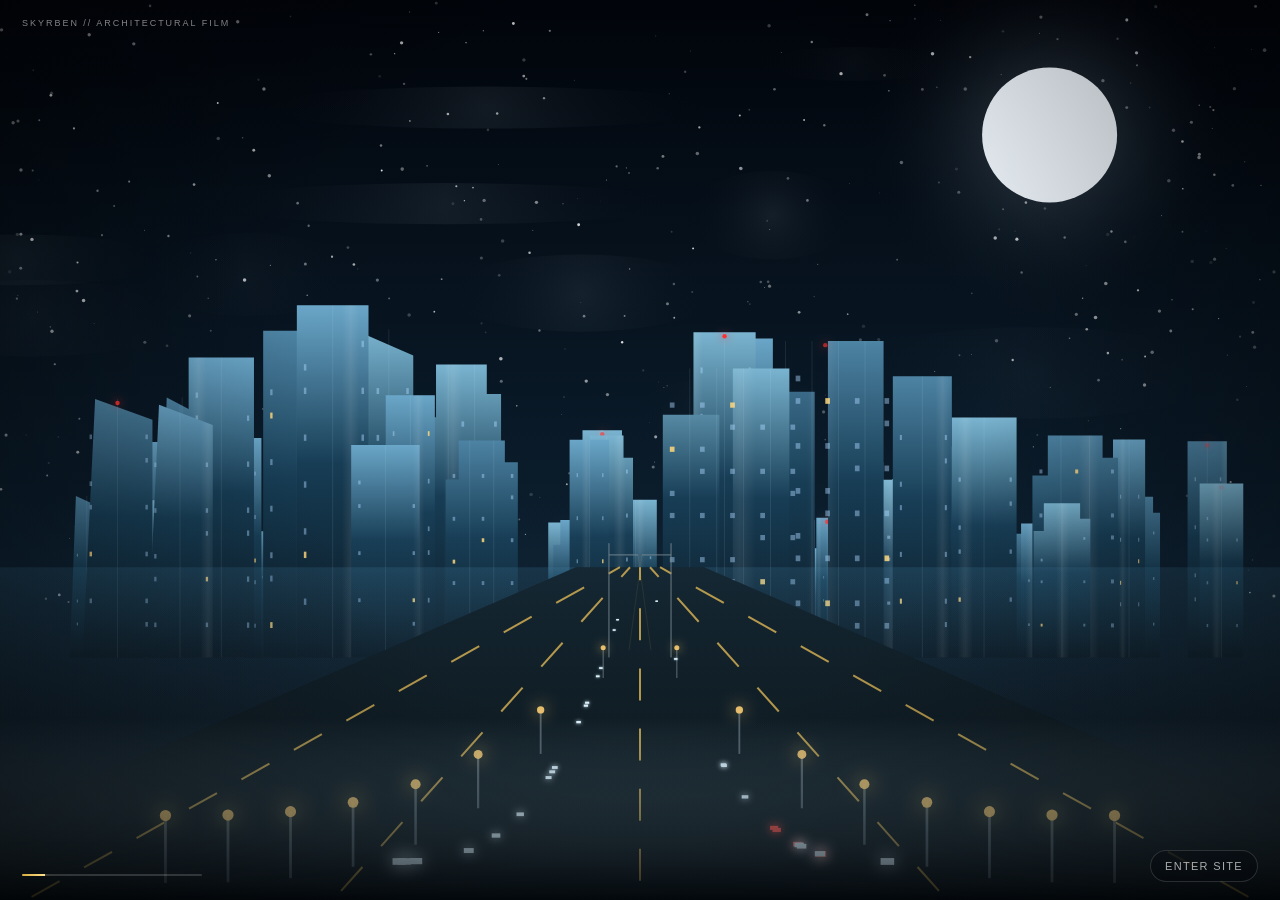
==== index.html @ 9a071917 "Update index.html" ====
<!DOCTYPE html>
<html lang="en">
<head>
<meta charset="UTF-8">
<meta name="viewport" content="width=device-width, initial-scale=1.0">
<title>SKYRBEN CONSTRUCTION — Cinematic Intro</title>
<style>
:root{--gold:#d7aa3f;--gold2:#ffe08a;--ink:#02060b}
*{box-sizing:border-box}html,body{margin:0;width:100%;height:100%;overflow:hidden;background:#000;font-family:Segoe UI,Arial,sans-serif}body{user-select:none}
#app{position:fixed;inset:0;background:#02060b}canvas{position:absolute;inset:0;width:100%;height:100%;display:block}
#overlay{position:absolute;inset:0;pointer-events:none}
#vignette{position:absolute;inset:0;background:radial-gradient(circle at 50% 42%,transparent 42%,rgba(0,0,0,.48) 100%)}
#fade{position:absolute;inset:0;background:#000;opacity:1;transition:opacity 1.4s ease}
#brand{position:absolute;left:50%;bottom:8%;transform:translate(-50%,22px);text-align:center;color:#fff;opacity:0;letter-spacing:.14em;transition:opacity 1s ease,transform 1s ease;text-shadow:0 8px 30px rgba(0,0,0,.55)}
#brand .name{font-size:clamp(24px,4vw,54px);font-weight:800;color:var(--gold2);letter-spacing:.22em;white-space:nowrap}
#brand .sub{margin-top:8px;font-size:clamp(11px,1.2vw,17px);letter-spacing:.42em;color:#fff;opacity:.9}
#brand .tag{margin-top:14px;font-size:clamp(10px,1vw,14px);letter-spacing:.32em;color:#d9e2ea;opacity:.8}
#skip{position:absolute;right:22px;bottom:18px;border:1px solid rgba(255,255,255,.22);color:#fff;background:rgba(3,8,13,.45);backdrop-filter:blur(8px);padding:9px 14px;border-radius:999px;font-size:11px;letter-spacing:.12em;opacity:.65;pointer-events:auto;cursor:pointer}
#progress{position:absolute;left:22px;bottom:24px;width:180px;height:2px;background:rgba(255,255,255,.16);overflow:hidden;border-radius:2px}
#progress i{display:block;height:100%;width:0;background:linear-gradient(90deg,var(--gold),var(--gold2));box-shadow:0 0 12px var(--gold)}
#hud{position:absolute;top:18px;left:22px;color:#fff;opacity:.5;font-size:9px;letter-spacing:.22em;text-transform:uppercase}
@media(max-width:700px){#brand .name{letter-spacing:.12em}#brand .sub{letter-spacing:.24em}#brand .tag{letter-spacing:.18em}#progress{width:120px;left:16px}#skip{right:16px}}
</style>
</head>
<body>
<div id="app"><canvas id="scene"></canvas><div id="overlay"><div id="vignette"></div><div id="hud">SKYRBEN // ARCHITECTURAL FILM</div><div id="progress"><i></i></div><button id="skip" type="button">ENTER SITE</button><div id="brand"><div class="name">SKYRBEN</div><div class="sub">CONSTRUCTION</div><div class="tag">WHERE QUALITY MEETS HERE</div></div><div id="fade"></div></div></div>
<script>
(()=>{'use strict';
const canvas=document.getElementById('scene'),ctx=canvas.getContext('2d',{alpha:false});
const fade=document.getElementById('fade'),progress=document.querySelector('#progress i'),brand=document.getElementById('brand'),skip=document.getElementById('skip');
const REDIRECT='https://sites.google.com/view/skyrbenconstruction-1';
const LOGO_URL='https://i.ibb.co/21DM8HM8/Chat-GPT-Image-Jul-3-2026-02-13-07-PM.png';
let W=0,H=0,DPR=1,start=performance.now(),redirected=false;
const rnd=(a,b)=>a+Math.random()*(b-a),clamp=(v,a,b)=>Math.max(a,Math.min(b,v)),lerp=(a,b,t)=>a+(b-a)*t,easeInOut=t=>t<.5?2*t*t:1-Math.pow(-2*t+2,2)/2,easeOut=t=>1-Math.pow(1-t,3);
function resize(){DPR=Math.min(devicePixelRatio||1,2);W=innerWidth;H=innerHeight;canvas.width=Math.floor(W*DPR);canvas.height=Math.floor(H*DPR);ctx.setTransform(DPR,0,0,DPR,0,0)}addEventListener('resize',resize);resize();
const logoImg=new Image();logoImg.crossOrigin='anonymous';logoImg.src=LOGO_URL;
const stars=Array.from({length:460},()=>({x:Math.random(),y:Math.random()*.67,r:rnd(.4,1.8),a:rnd(.2,.9),tw:rnd(1,4),p:Math.random()*6.28}));
const clouds=Array.from({length:15},()=>({x:rnd(-.3,1.1),y:rnd(.05,.45),w:rnd(.12,.35),h:rnd(.025,.07),speed:rnd(.0008,.0025),a:rnd(.025,.08)}));
const shooting=[];let nextShoot=2.7;
const styles=[{type:'box',w:.055,h:.25},{type:'box',w:.045,h:.34},{type:'stepped',w:.075,h:.30},{type:'box',w:.06,h:.42},{type:'slant',w:.05,h:.36},{type:'twin',w:.10,h:.31}];
function makeBuilding(){const s=styles[Math.floor(Math.random()*styles.length)];return{depth:Math.random(),x:rnd(.03,.97),style:s,baseW:s.w*rnd(.75,1.25),baseH:s.h*rnd(.75,1.25),tint:Math.random(),beacon:Math.random()<.28}}
const backCity=Array.from({length:30},makeBuilding),midCity=Array.from({length:23},makeBuilding),frontCity=Array.from({length:14},makeBuilding);
const cars=Array.from({length:30},()=>({lane:Math.random()*2|0,z:Math.random(),speed:rnd(.07,.16),hue:Math.random()<.78?'white':'red'}));
const helicopter={x:-.15,y:.22,speed:.055},airplane={x:1.15,y:.12,speed:.014};
const particles=[];function addParticle(x,y,vx,vy,life,size,kind='gold'){particles.push({x,y,vx,vy,life,ttl:life,size,kind})}
function drawSky(t){
 const g=ctx.createLinearGradient(0,0,0,H);g.addColorStop(0,'#01040a');g.addColorStop(.28,'#06111c');g.addColorStop(.62,'#0c1f2f');g.addColorStop(1,'#03070c');ctx.fillStyle=g;ctx.fillRect(0,0,W,H);
 for(const s of stars){const tw=.45+.55*(.5+.5*Math.sin(t*s.tw+s.p));ctx.globalAlpha=s.a*tw;ctx.fillStyle='#fff';ctx.beginPath();ctx.arc(s.x*W,s.y*H,s.r,0,Math.PI*2);ctx.fill()}ctx.globalAlpha=1;
 const mx=W*.82,my=H*.15,mr=Math.min(W,H)*.075;const mg=ctx.createRadialGradient(mx,my,0,mx,my,mr*2.8);mg.addColorStop(0,'rgba(255,255,255,.22)');mg.addColorStop(.45,'rgba(180,215,240,.09)');mg.addColorStop(1,'rgba(0,0,0,0)');ctx.fillStyle=mg;ctx.beginPath();ctx.arc(mx,my,mr*2.8,0,Math.PI*2);ctx.fill();ctx.fillStyle='#edf4fa';ctx.beginPath();ctx.arc(mx,my,mr,0,Math.PI*2);ctx.fill();
 for(const c of clouds){c.x+=c.speed;if(c.x>1.2)c.x=-.35;const x=c.x*W,y=c.y*H,w=c.w*W,h=c.h*H,cg=ctx.createRadialGradient(x+w*.5,y+h*.5,0,x+w*.5,y+h*.5,w*.55);cg.addColorStop(0,`rgba(190,215,230,${c.a})`);cg.addColorStop(1,'rgba(0,0,0,0)');ctx.fillStyle=cg;ctx.beginPath();ctx.ellipse(x+w*.5,y+h*.5,w*.55,h*.75,0,0,Math.PI*2);ctx.fill()}
 if(t>nextShoot){shooting.push({x:rnd(.1,.75),y:rnd(.05,.35),life:0});nextShoot=t+rnd(3.5,6.5)}
 for(let i=shooting.length-1;i>=0;i--){const s=shooting[i];s.life+=.03;const x=(s.x+s.life*.16)*W,y=(s.y+s.life*.1)*H;ctx.strokeStyle=`rgba(255,255,255,${Math.max(0,1-s.life/1.2)})`;ctx.lineWidth=1.5;ctx.beginPath();ctx.moveTo(x-60,y-35);ctx.lineTo(x,y);ctx.stroke();if(s.life>1.2)shooting.splice(i,1)}
}
function buildingPath(x,y,w,h,type){ctx.beginPath();if(type==='slant'){ctx.moveTo(x,y+h);ctx.lineTo(x+w*.18,y);ctx.lineTo(x+w,y+h*.08);ctx.lineTo(x+w,y+h);ctx.closePath()}else if(type==='stepped'){ctx.moveTo(x,y+h);ctx.lineTo(x,y+h*.18);ctx.lineTo(x+w*.18,y+h*.18);ctx.lineTo(x+w*.18,y);ctx.lineTo(x+w*.82,y);ctx.lineTo(x+w*.82,y+h*.1);ctx.lineTo(x+w,y+h*.1);ctx.lineTo(x+w,y+h);ctx.closePath()}else if(type==='twin'){ctx.rect(x,y+h*.16,w*.42,h*.84);ctx.rect(x+w*.52,y,w*.42,h)}else ctx.rect(x,y,w,h)}
function drawBuilding(b,t,idx,scale){const h=H*b.baseH*scale,w=W*b.baseW*scale,x=b.x*W-w/2,y=H*.73-h;const grad=ctx.createLinearGradient(0,y,0,y+h);grad.addColorStop(0,['#6aa6c8','#4d83a3','#7ab4d0'][Math.floor(b.tint*3)]);grad.addColorStop(.45,'#173d55');grad.addColorStop(1,'#07131d');ctx.fillStyle=grad;buildingPath(x,y,w,h,b.style.type);ctx.fill();ctx.strokeStyle='rgba(205,235,255,.10)';ctx.lineWidth=1;const cols=Math.max(2,Math.floor(w/24));for(let i=1;i<cols;i++){const xx=x+i*w/cols;ctx.beginPath();ctx.moveTo(xx,y);ctx.lineTo(xx,y+h);ctx.stroke()}const rows=Math.max(4,Math.floor(h/24));for(let r=1;r<rows;r++)for(let c=0;c<cols;c++)if(((r*17+c*13+idx)%7)/7<.56){const wx=x+7+c*(w-14)/Math.max(1,cols-1),wy=y+12+r*(h-24)/rows;ctx.fillStyle=(r+c+idx)%9===0?'rgba(255,216,124,.85)':'rgba(173,216,255,.45)';ctx.fillRect(wx,wy,Math.min(6,w*.035),Math.min(7,h*.018))}const sweep=((t*.18+idx*.09)%1.5)-.25,sx=x+w*sweep,rg=ctx.createLinearGradient(sx-w*.12,0,sx+w*.12,0);rg.addColorStop(0,'rgba(255,255,255,0)');rg.addColorStop(.5,'rgba(255,255,255,.15)');rg.addColorStop(1,'rgba(255,255,255,0)');ctx.fillStyle=rg;ctx.globalAlpha=.55;buildingPath(x,y,w,h,b.style.type);ctx.fill();ctx.globalAlpha=1;if(b.beacon){const blink=.5+.5*Math.sin(t*5+idx);ctx.fillStyle=`rgba(255,50,50,${blink})`;ctx.shadowBlur=9;ctx.shadowColor='#ff3333';ctx.beginPath();ctx.arc(x+w/2,y+4,2.2,0,Math.PI*2);ctx.fill();ctx.shadowBlur=0}}
function drawCity(t,cam){drawLayer(backCity,t,.48,cam*.55);drawLayer(midCity,t,.72,cam*.8);drawLayer(frontCity,t,1,cam)}
function drawLayer(list,t,scale,offset){for(let i=0;i<list.length;i++)drawBuilding({...list[i],x:clamp(list[i].x+offset*.025*Math.sin(i*1.7),.02,.98)},t,i,scale)}
function drawRoad(t){const top=H*.63;ctx.fillStyle='#071016';ctx.beginPath();ctx.moveTo(W*.45,top);ctx.lineTo(W*.55,top);ctx.lineTo(W*1.15,H);ctx.lineTo(-W*.15,H);ctx.closePath();ctx.fill();const rg=ctx.createLinearGradient(0,top,0,H);rg.addColorStop(0,'rgba(80,150,190,.16)');rg.addColorStop(1,'rgba(0,0,0,0)');ctx.fillStyle=rg;ctx.fillRect(0,top,W,H-top);for(let lane=-2;lane<=2;lane++){const topX=W*.5+lane*10,botX=W*.5+lane*W*.24;ctx.strokeStyle='rgba(245,198,87,.72)';ctx.lineWidth=2;ctx.setLineDash([32,28]);ctx.lineDashOffset=-(t*180)%60;ctx.beginPath();ctx.moveTo(topX,top);ctx.lineTo(botX,H);ctx.stroke()}ctx.setLineDash([]);for(let i=0;i<8;i++){const z=((i/8)+(t*.08))%1,y=lerp(top+10,H*.98,easeOut(z)),s=lerp(.25,1.4,easeOut(z));for(const side of [-1,1]){const x=side<0?lerp(W*.52,W*.13,z):lerp(W*.48,W*.87,z);ctx.strokeStyle='#4c5962';ctx.lineWidth=2*s;ctx.beginPath();ctx.moveTo(x,y);ctx.lineTo(x,y-48*s);ctx.stroke();ctx.fillStyle='rgba(255,205,110,.9)';ctx.shadowBlur=16*s;ctx.shadowColor='#ffd36a';ctx.beginPath();ctx.arc(x,y-48*s,4*s,0,Math.PI*2);ctx.fill();ctx.shadowBlur=0}}for(const car of cars){car.z=(car.z+car.speed*.002)%1;const z=car.z,y=lerp(top+5,H*.96,easeOut(z)),laneX=W*.5+(car.lane?1:-1)*lerp(8,W*.2,z),size=lerp(2,14,z);ctx.fillStyle=car.hue==='white'?'#dff4ff':'#ff4a40';ctx.shadowBlur=18*z;ctx.shadowColor=ctx.fillStyle;ctx.fillRect(laneX-size/2,y-size/2,size,size*.5);ctx.shadowBlur=0}}
function drawAircraft(t){helicopter.x+=helicopter.speed*.002;if(helicopter.x>1.2)helicopter.x=-.2;const hx=helicopter.x*W,hy=helicopter.y*H+Math.sin(t*1.2)*10;ctx.strokeStyle='rgba(190,220,240,.6)';ctx.lineWidth=2;ctx.beginPath();ctx.moveTo(hx,hy);ctx.lineTo(hx+22,hy-4);ctx.stroke();ctx.fillStyle='#d8eaf3';ctx.fillRect(hx-7,hy-3,14,6);ctx.fillStyle='#ff5252';ctx.beginPath();ctx.arc(hx+7,hy,2,0,Math.PI*2);ctx.fill();airplane.x-=airplane.speed*.002;if(airplane.x<-.2)airplane.x=1.2;const px=airplane.x*W,py=airplane.y*H+Math.sin(t*.25)*8;ctx.fillStyle='rgba(225,240,250,.75)';ctx.fillRect(px,py,18,3);ctx.fillStyle='rgba(220,240,255,.35)';ctx.fillRect(px+15,py+2,35,1)}
function drawHQ(t,stage){const reveal=clamp((stage-6.2)/1.5,0,1),sx=lerp(.28,1,easeInOut(reveal)),baseW=Math.min(W*.18,250)*sx,baseH=Math.min(H*.58,650)*sx,x=W*.5,baseY=H*.73,y=baseY-baseH,frame=clamp((stage-6.0)/1.1,0,1),glass=clamp((stage-7)/1.1,0,1);if(reveal){const g=ctx.createRadialGradient(x,y+baseH*.55,0,x,y+baseH*.55,baseH*.75);g.addColorStop(0,'rgba(90,190,255,.20)');g.addColorStop(1,'rgba(0,0,0,0)');ctx.fillStyle=g;ctx.fillRect(x-baseH,y-baseH*.4,baseH*2,baseH*1.6)}ctx.save();ctx.translate(x,baseY);ctx.scale(sx,sx);const w=baseW/Math.max(.01,sx),h=baseH/Math.max(.01,sx);if(frame){ctx.strokeStyle=`rgba(160,200,220,${.85*frame})`;ctx.lineWidth=2;for(let i=0;i<7;i++){const xx=-w*.42+i*w*.14;ctx.beginPath();ctx.moveTo(xx,0);ctx.lineTo(xx*.72,-h);ctx.stroke()}for(let r=0;r<12;r++){const yy=-r*h/12;ctx.beginPath();ctx.moveTo(-w*.48,yy);ctx.lineTo(w*.48,yy);ctx.stroke()}}if(glass){const gr=ctx.createLinearGradient(0,-h,0,0);gr.addColorStop(0,'#5c9bb7');gr.addColorStop(.35,'#214b61');gr.addColorStop(1,'#07131b');ctx.fillStyle=gr;roundRect(-w*.45,-h,w*.9,h,10);ctx.fill();ctx.strokeStyle='rgba(219,242,255,.20)';ctx.lineWidth=1;for(let i=0;i<8;i++){const xx=-w*.4+i*w*.115;ctx.beginPath();ctx.moveTo(xx,-h);ctx.lineTo(xx,0);ctx.stroke()}for(let r=1;r<18;r++)for(let c=0;c<8;c++)if((r*11+c*7)%13<7){ctx.fillStyle=(r+c)%8===0?'rgba(255,220,140,.9)':'rgba(177,224,255,.45)';ctx.fillRect(-w*.37+c*w*.105,-h*.04-r*h*.052,w*.045,h*.026)}}if(glass>.4){ctx.fillStyle='#0c1b25';ctx.beginPath();ctx.moveTo(-w*.18,-h);ctx.lineTo(0,-h-w*.18);ctx.lineTo(w*.18,-h);ctx.closePath();ctx.fill();ctx.strokeStyle='#d7aa3f';ctx.lineWidth=3;ctx.beginPath();ctx.moveTo(-w*.16,-h);ctx.lineTo(0,-h-w*.16);ctx.lineTo(w*.16,-h);ctx.stroke()}if(frame<1){for(const dir of[-1,1]){const cx=dir*w*.48;ctx.strokeStyle='#7e8d95';ctx.lineWidth=3;ctx.beginPath();ctx.moveTo(cx,0);ctx.lineTo(cx,-h*.78);ctx.stroke();ctx.beginPath();ctx.moveTo(cx,-h*.7);ctx.lineTo(cx-dir*w*.45,-h*.7);ctx.stroke();ctx.strokeStyle='rgba(245,198,87,.35)';ctx.lineWidth=1;ctx.beginPath();ctx.moveTo(cx-dir*w*.45,-h*.7);ctx.lineTo(cx-dir*w*.65,-h*.05);ctx.stroke()}}const energy=clamp((stage-7.7)/1,0,1);if(energy){ctx.strokeStyle=`rgba(255,210,105,${energy})`;ctx.shadowBlur=16;ctx.shadowColor='#d7aa3f';ctx.lineWidth=4;ctx.beginPath();ctx.moveTo(0,0);ctx.lineTo(0,-h*energy);ctx.stroke();ctx.shadowBlur=0}if(glass>.85&&logoImg.complete&&logoImg.naturalWidth){const pw=w*.58,ph=pw*(logoImg.naturalHeight/logoImg.naturalWidth),ly=-h*.66;ctx.fillStyle='rgba(0,0,0,.25)';roundRect(-pw/2,ly-8,pw,ph+16,8);ctx.fill();ctx.globalAlpha=clamp((stage-8.15)/.75,0,1);ctx.shadowBlur=24;ctx.shadowColor='#d7aa3f';ctx.drawImage(logoImg,-pw/2,ly,pw,ph);ctx.restore()}else ctx.restore();if(stage>8.1){for(let i=0;i<4;i++){const a=Math.random()*6.28,r=rnd(baseW*.12,baseW*.65);addParticle(x+Math.cos(a)*r,baseY-baseH*.45+Math.sin(a)*r,rnd(-.12,.12),rnd(-.5,-.1),rnd(.5,1.2),rnd(1,3))}}}
function roundRect(x,y,w,h,r){r=Math.min(r,w/2,h/2);ctx.beginPath();ctx.moveTo(x+r,y);ctx.arcTo(x+w,y,x+w,y+h,r);ctx.arcTo(x+w,y+h,x,y+h,r);ctx.arcTo(x,y+h,x,y,r);ctx.arcTo(x,y,x+w,y,r);ctx.closePath()}
function updateParticles(dt){for(let i=particles.length-1;i>=0;i--){const p=particles[i];p.life-=dt;p.x+=p.vx*dt*60;p.y+=p.vy*dt*60;p.vy+=.003*dt*60;if(p.life<=0)particles.splice(i,1)}}
function drawParticles(){for(const p of particles){const a=clamp(p.life/p.ttl,0,1);ctx.fillStyle=`rgba(255,220,125,${a})`;ctx.shadowBlur=12;ctx.shadowColor='#d7aa3f';ctx.beginPath();ctx.arc(p.x,p.y,p.size,0,Math.PI*2);ctx.fill()}ctx.shadowBlur=0}
function drawAtmosphere(){const fog=ctx.createLinearGradient(0,H*.55,0,H);fog.addColorStop(0,'rgba(140,190,220,0)');fog.addColorStop(.55,'rgba(130,170,190,.05)');fog.addColorStop(1,'rgba(2,6,10,.72)');ctx.fillStyle=fog;ctx.fillRect(0,H*.55,W,H*.45)}
function frame(now){const t=(now-start)/1000;ctx.clearRect(0,0,W,H);drawSky(t);const cam=clamp((t-1.5)/4,0,1),zoom=1+cam*.14;ctx.save();ctx.translate(W/2,H/2);ctx.scale(zoom,zoom);ctx.translate(-W/2,-H/2);drawCity(t,cam);drawRoad(t);drawAircraft(t);drawHQ(t,t);drawAtmosphere();updateParticles(1/60);drawParticles();ctx.restore();progress.style.width=`${clamp(t/12,0,1)*100}%`;fade.style.opacity=t<.8?1-t/.8:t>11.2?clamp((t-11.2)/.8,0,1):0;if(t>9.2){brand.style.opacity=clamp((t-9.2)/.9,0,1);brand.style.transform=`translate(-50%,${lerp(22,0,easeOut(clamp((t-9.2)/.9,0,1)))}px)`}if(t>=12&&!redirected){redirected=true;window.location.href=REDIRECT}requestAnimationFrame(frame)}requestAnimationFrame(frame);
skip.addEventListener('click',()=>{if(redirected)return;redirected=true;fade.style.transition='opacity .45s ease';fade.style.opacity='1';setTimeout(()=>location.href=REDIRECT,450)});
addEventListener('keydown',e=>{if(e.key==='Escape')skip.click()});
addEventListener('pointermove',e=>{const nx=e.clientX/W-.5,ny=e.clientY/H-.5;canvas.style.transform=`translate(${nx*2}px,${ny*2}px)`});
})();
</script>
</body>
</html>
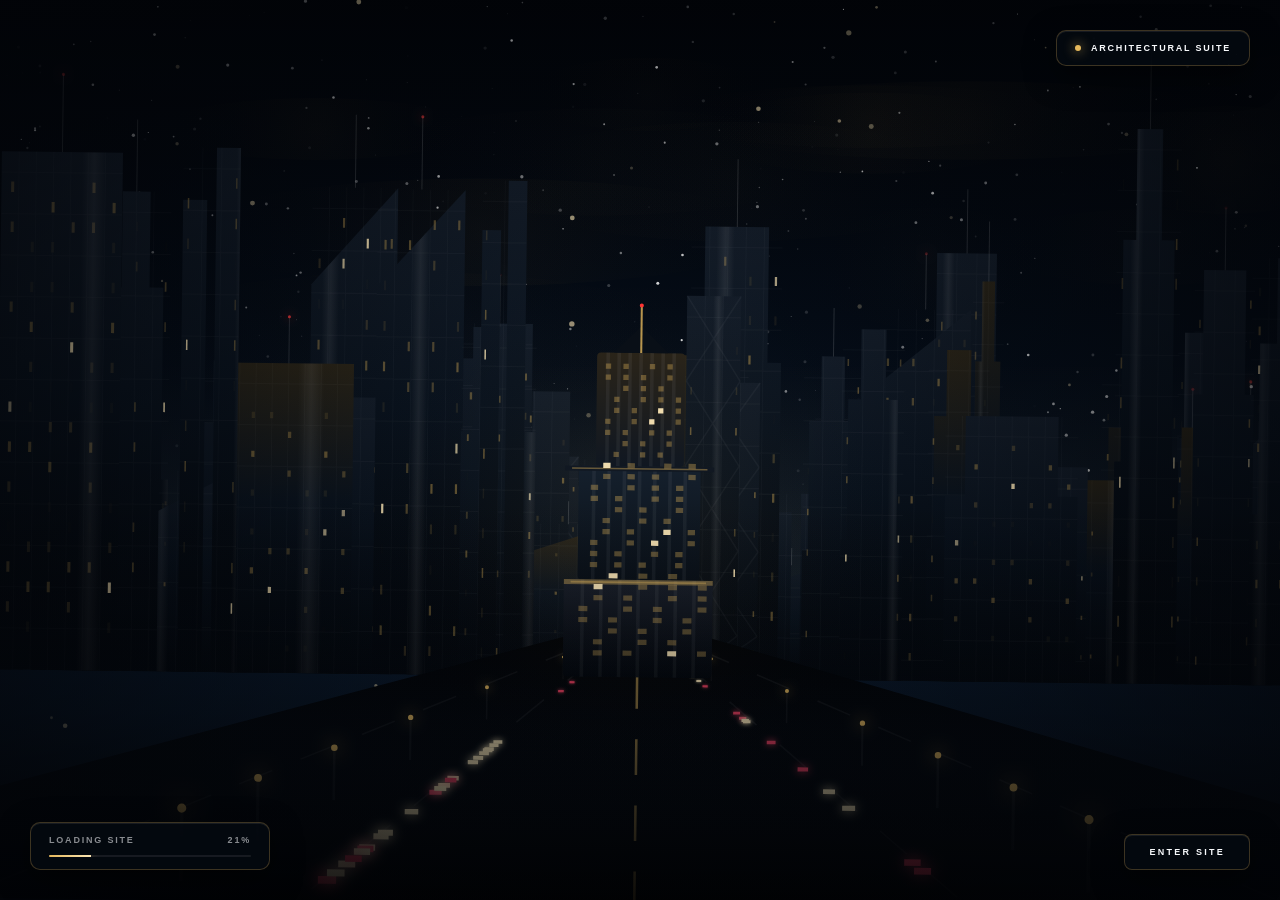
==== commit f65f64db: "Update index.html" ====
--- a/index.html
+++ b/index.html
@@ -2,70 +2,543 @@
 <html lang="en">
 <head>
 <meta charset="UTF-8">
-<meta name="viewport" content="width=device-width, initial-scale=1.0">
-<title>SKYRBEN CONSTRUCTION — Cinematic Intro</title>
+<meta name="viewport" content="width=device-width,initial-scale=1.0">
+<title>SKYRBEN CONSTRUCTION - LUXURY ARCHITECTURAL EXPERIENCE</title>
 <style>
-:root{--gold:#d7aa3f;--gold2:#ffe08a;--ink:#02060b}
-*{box-sizing:border-box}html,body{margin:0;width:100%;height:100%;overflow:hidden;background:#000;font-family:Segoe UI,Arial,sans-serif}body{user-select:none}
-#app{position:fixed;inset:0;background:#02060b}canvas{position:absolute;inset:0;width:100%;height:100%;display:block}
-#overlay{position:absolute;inset:0;pointer-events:none}
-#vignette{position:absolute;inset:0;background:radial-gradient(circle at 50% 42%,transparent 42%,rgba(0,0,0,.48) 100%)}
-#fade{position:absolute;inset:0;background:#000;opacity:1;transition:opacity 1.4s ease}
-#brand{position:absolute;left:50%;bottom:8%;transform:translate(-50%,22px);text-align:center;color:#fff;opacity:0;letter-spacing:.14em;transition:opacity 1s ease,transform 1s ease;text-shadow:0 8px 30px rgba(0,0,0,.55)}
-#brand .name{font-size:clamp(24px,4vw,54px);font-weight:800;color:var(--gold2);letter-spacing:.22em;white-space:nowrap}
-#brand .sub{margin-top:8px;font-size:clamp(11px,1.2vw,17px);letter-spacing:.42em;color:#fff;opacity:.9}
-#brand .tag{margin-top:14px;font-size:clamp(10px,1vw,14px);letter-spacing:.32em;color:#d9e2ea;opacity:.8}
-#skip{position:absolute;right:22px;bottom:18px;border:1px solid rgba(255,255,255,.22);color:#fff;background:rgba(3,8,13,.45);backdrop-filter:blur(8px);padding:9px 14px;border-radius:999px;font-size:11px;letter-spacing:.12em;opacity:.65;pointer-events:auto;cursor:pointer}
-#progress{position:absolute;left:22px;bottom:24px;width:180px;height:2px;background:rgba(255,255,255,.16);overflow:hidden;border-radius:2px}
-#progress i{display:block;height:100%;width:0;background:linear-gradient(90deg,var(--gold),var(--gold2));box-shadow:0 0 12px var(--gold)}
-#hud{position:absolute;top:18px;left:22px;color:#fff;opacity:.5;font-size:9px;letter-spacing:.22em;text-transform:uppercase}
-@media(max-width:700px){#brand .name{letter-spacing:.12em}#brand .sub{letter-spacing:.24em}#brand .tag{letter-spacing:.18em}#progress{width:120px;left:16px}#skip{right:16px}}
+:root { 
+  --gold: #e5b85c; 
+  --gold-light: #fbe6b5; 
+  --gold-glow: rgba(229, 184, 92, 0.4);
+  --dark-glass: rgba(6, 11, 19, 0.65);
+  --border-glass: rgba(229, 184, 92, 0.25);
+  --text-main: #f8fafc;
+  --text-muted: rgba(248, 250, 252, 0.55);
+  --dark: #020408; 
+}
+* { box-sizing: border-box; }
+html, body { width: 100%; height: 100%; margin: 0; overflow: hidden; background: var(--dark); font-family: 'Inter', -apple-system, BlinkMacSystemFont, "Segoe UI", Roboto, sans-serif; }
+body { user-select: none; cursor: default; }
+
+#scene { position: fixed; inset: 0; overflow: hidden; background: var(--dark); }
+canvas { position: absolute; inset: 0; width: 100%; height: 100%; display: block; z-index: 10; }
+
+/* Cinematic Vignette */
+#vignette { position: absolute; inset: 0; z-index: 20; background: radial-gradient(circle at center, transparent 20%, rgba(2,4,8,0.95) 120%); pointer-events: none; }
+
+/* The Blackout Fade */
+#fade { position: absolute; inset: 0; background: #000; opacity: 1; z-index: 100; pointer-events: none; transition: opacity 0.8s cubic-bezier(0.16, 1, 0.3, 1); }
+
+/* High-End Logo */
+#logoFront { 
+  position: absolute; left: 50%; top: 46%; width: min(84vw, 760px); 
+  transform: translate(-50%, -50%) scale(0.2); opacity: 0; z-index: 70; pointer-events: none; 
+  filter: drop-shadow(0 0 35px rgba(251,230,181,0.5)) drop-shadow(0 0 80px rgba(229,184,92,0.3)); 
+  transition: opacity 0.6s ease, transform 1.6s cubic-bezier(0.16, 1, 0.3, 1); 
+}
+#logoFront img { width: 100%; height: auto; display: block; }
+
+/* Brand Typography */
+#brand { position: absolute; left: 50%; bottom: 12%; transform: translate(-50%, 30px); opacity: 0; z-index: 80; text-align: center; white-space: nowrap; color: #fff; text-shadow: 0 10px 35px rgba(0,0,0,0.95); transition: opacity 1s ease, transform 1s ease; }
+#brandName { 
+  background: linear-gradient(180deg, #ffffff 0%, var(--gold-light) 40%, var(--gold) 100%);
+  -webkit-background-clip: text; -webkit-text-fill-color: transparent;
+  font-size: clamp(30px, 4.5vw, 64px); font-weight: 900; letter-spacing: 0.12em; transition: letter-spacing 2.5s cubic-bezier(0.16, 1, 0.3, 1); 
+}
+#brandName.active { letter-spacing: 0.28em; }
+#brandSub { margin-top: 6px; font-size: clamp(11px, 1.4vw, 18px); letter-spacing: 0.45em; color: var(--gold); font-weight: 600; text-shadow: 0 0 20px var(--gold-glow); }
+
+/* UI Layer - Smaller & Refined */
+#ui-layer { position: absolute; inset: 0; z-index: 85; pointer-events: none; color: var(--text-main); transition: opacity 0.8s ease; }
+
+.glass-card {
+  background: var(--dark-glass);
+  backdrop-filter: blur(16px);
+  -webkit-backdrop-filter: blur(16px);
+  border: 1px solid var(--border-glass);
+  border-radius: 10px;
+  padding: 12px 18px; /* Reduced padding */
+  box-shadow: 0 10px 30px rgba(0,0,0,0.5), inset 0 1px 0 rgba(255,255,255,0.08);
+  transition: transform 1s cubic-bezier(0.16, 1, 0.3, 1);
+}
+
+/* Status Badge */
+#status-badge { position: absolute; right: 30px; top: 30px; display: flex; align-items: center; gap: 10px; font-size: 9px; font-weight: 600; letter-spacing: 0.2em; }
+.live-dot { width: 6px; height: 6px; background: var(--gold); border-radius: 50%; box-shadow: 0 0 12px var(--gold); animation: pulse 1.8s infinite ease-in-out; }
+
+/* Progress Panel */
+#progress-panel { position: absolute; left: 30px; bottom: 30px; width: 240px; } /* Reduced width */
+.progress-info { display: flex; justify-content: space-between; font-size: 9px; font-weight: 700; letter-spacing: 0.2em; margin-bottom: 10px; color: var(--text-muted); }
+.progress-bar-track { width: 100%; height: 2px; background: rgba(255,255,255,0.08); border-radius: 4px; overflow: hidden; }
+.progress-bar-fill { width: 0%; height: 100%; background: linear-gradient(90deg, var(--gold), var(--gold-light)); box-shadow: 0 0 12px var(--gold); transition: width 0.1s linear; }
+
+/* Action Button */
+#skip { 
+  position: absolute; right: 30px; bottom: 30px; z-index: 100; pointer-events: auto; 
+  background: var(--dark-glass); backdrop-filter: blur(16px); -webkit-backdrop-filter: blur(16px);
+  border: 1px solid var(--border-glass); color: var(--text-main); padding: 12px 24px; font-size: 9px; font-weight: 700; letter-spacing: 0.25em; 
+  border-radius: 8px; cursor: pointer; text-transform: uppercase; transition: all 0.35s cubic-bezier(0.16, 1, 0.3, 1); 
+  box-shadow: 0 10px 30px rgba(0,0,0,0.5), inset 0 1px 0 rgba(255,255,255,0.08); 
+}
+#skip:hover { background: rgba(229, 184, 92, 0.15); border-color: var(--gold); color: var(--gold-light); box-shadow: 0 0 25px rgba(229,184,92,0.3); transform: translateY(-2px); }
+
+/* Logo Phase Scale Down */
+.logo-phase-ui { transform: scale(0.92); }
+#progress-panel.logo-phase-ui { transform-origin: bottom left; }
+#status-badge.logo-phase-ui { transform-origin: top right; }
+#skip.logo-phase-ui { transform-origin: bottom right; transform: scale(0.92); }
+#skip.logo-phase-ui:hover { transform: scale(0.92) translateY(-2px); }
+
+@keyframes pulse { 0%, 100% { opacity: 1; transform: scale(1); } 50% { opacity: 0.35; transform: scale(0.85); } }
+
+@media(max-width:750px){
+  #status-badge { display: none; }
+  #progress-panel { left: 20px; bottom: 20px; width: calc(100% - 40px); max-width: 200px; padding: 12px; }
+  #skip { right: 20px; bottom: 75px; padding: 10px 18px; }
+}
 </style>
 </head>
 <body>
-<div id="app"><canvas id="scene"></canvas><div id="overlay"><div id="vignette"></div><div id="hud">SKYRBEN // ARCHITECTURAL FILM</div><div id="progress"><i></i></div><button id="skip" type="button">ENTER SITE</button><div id="brand"><div class="name">SKYRBEN</div><div class="sub">CONSTRUCTION</div><div class="tag">WHERE QUALITY MEETS HERE</div></div><div id="fade"></div></div></div>
+<div id="scene">
+  <canvas id="world"></canvas>
+  <div id="vignette"></div>
+  
+  <div id="ui-layer">
+    <div id="status-badge" class="glass-card">
+      <div class="live-dot"></div>
+      <span>ARCHITECTURAL SUITE</span>
+    </div>
+
+    <div id="progress-panel" class="glass-card">
+      <div class="progress-info">
+        <span id="progress-label">LOADING SITE</span>
+        <span id="progress-percent">0%</span>
+      </div>
+      <div class="progress-bar-track">
+        <div id="progress-fill" class="progress-bar-fill"></div>
+      </div>
+    </div>
+  </div>
+
+  <div id="logoFront"><img src="https://i.ibb.co/21DM8HM8/Chat-GPT-Image-Jul-3-2026-02-13-07-PM.png" alt="SKYRBEN Logo"></div>
+  <div id="brand">
+    <div id="brandName">SKYRBEN</div>
+    <div id="brandSub">CONSTRUCTION</div>
+  </div>
+  
+  <button id="skip">Enter Site</button>
+  <div id="fade"></div>
+</div>
+
 <script>
-(()=>{'use strict';
-const canvas=document.getElementById('scene'),ctx=canvas.getContext('2d',{alpha:false});
-const fade=document.getElementById('fade'),progress=document.querySelector('#progress i'),brand=document.getElementById('brand'),skip=document.getElementById('skip');
-const REDIRECT='https://sites.google.com/view/skyrbenconstruction-1';
-const LOGO_URL='https://i.ibb.co/21DM8HM8/Chat-GPT-Image-Jul-3-2026-02-13-07-PM.png';
-let W=0,H=0,DPR=1,start=performance.now(),redirected=false;
-const rnd=(a,b)=>a+Math.random()*(b-a),clamp=(v,a,b)=>Math.max(a,Math.min(b,v)),lerp=(a,b,t)=>a+(b-a)*t,easeInOut=t=>t<.5?2*t*t:1-Math.pow(-2*t+2,2)/2,easeOut=t=>1-Math.pow(1-t,3);
-function resize(){DPR=Math.min(devicePixelRatio||1,2);W=innerWidth;H=innerHeight;canvas.width=Math.floor(W*DPR);canvas.height=Math.floor(H*DPR);ctx.setTransform(DPR,0,0,DPR,0,0)}addEventListener('resize',resize);resize();
-const logoImg=new Image();logoImg.crossOrigin='anonymous';logoImg.src=LOGO_URL;
-const stars=Array.from({length:460},()=>({x:Math.random(),y:Math.random()*.67,r:rnd(.4,1.8),a:rnd(.2,.9),tw:rnd(1,4),p:Math.random()*6.28}));
-const clouds=Array.from({length:15},()=>({x:rnd(-.3,1.1),y:rnd(.05,.45),w:rnd(.12,.35),h:rnd(.025,.07),speed:rnd(.0008,.0025),a:rnd(.025,.08)}));
-const shooting=[];let nextShoot=2.7;
-const styles=[{type:'box',w:.055,h:.25},{type:'box',w:.045,h:.34},{type:'stepped',w:.075,h:.30},{type:'box',w:.06,h:.42},{type:'slant',w:.05,h:.36},{type:'twin',w:.10,h:.31}];
-function makeBuilding(){const s=styles[Math.floor(Math.random()*styles.length)];return{depth:Math.random(),x:rnd(.03,.97),style:s,baseW:s.w*rnd(.75,1.25),baseH:s.h*rnd(.75,1.25),tint:Math.random(),beacon:Math.random()<.28}}
-const backCity=Array.from({length:30},makeBuilding),midCity=Array.from({length:23},makeBuilding),frontCity=Array.from({length:14},makeBuilding);
-const cars=Array.from({length:30},()=>({lane:Math.random()*2|0,z:Math.random(),speed:rnd(.07,.16),hue:Math.random()<.78?'white':'red'}));
-const helicopter={x:-.15,y:.22,speed:.055},airplane={x:1.15,y:.12,speed:.014};
-const particles=[];function addParticle(x,y,vx,vy,life,size,kind='gold'){particles.push({x,y,vx,vy,life,ttl:life,size,kind})}
-function drawSky(t){
- const g=ctx.createLinearGradient(0,0,0,H);g.addColorStop(0,'#01040a');g.addColorStop(.28,'#06111c');g.addColorStop(.62,'#0c1f2f');g.addColorStop(1,'#03070c');ctx.fillStyle=g;ctx.fillRect(0,0,W,H);
- for(const s of stars){const tw=.45+.55*(.5+.5*Math.sin(t*s.tw+s.p));ctx.globalAlpha=s.a*tw;ctx.fillStyle='#fff';ctx.beginPath();ctx.arc(s.x*W,s.y*H,s.r,0,Math.PI*2);ctx.fill()}ctx.globalAlpha=1;
- const mx=W*.82,my=H*.15,mr=Math.min(W,H)*.075;const mg=ctx.createRadialGradient(mx,my,0,mx,my,mr*2.8);mg.addColorStop(0,'rgba(255,255,255,.22)');mg.addColorStop(.45,'rgba(180,215,240,.09)');mg.addColorStop(1,'rgba(0,0,0,0)');ctx.fillStyle=mg;ctx.beginPath();ctx.arc(mx,my,mr*2.8,0,Math.PI*2);ctx.fill();ctx.fillStyle='#edf4fa';ctx.beginPath();ctx.arc(mx,my,mr,0,Math.PI*2);ctx.fill();
- for(const c of clouds){c.x+=c.speed;if(c.x>1.2)c.x=-.35;const x=c.x*W,y=c.y*H,w=c.w*W,h=c.h*H,cg=ctx.createRadialGradient(x+w*.5,y+h*.5,0,x+w*.5,y+h*.5,w*.55);cg.addColorStop(0,`rgba(190,215,230,${c.a})`);cg.addColorStop(1,'rgba(0,0,0,0)');ctx.fillStyle=cg;ctx.beginPath();ctx.ellipse(x+w*.5,y+h*.5,w*.55,h*.75,0,0,Math.PI*2);ctx.fill()}
- if(t>nextShoot){shooting.push({x:rnd(.1,.75),y:rnd(.05,.35),life:0});nextShoot=t+rnd(3.5,6.5)}
- for(let i=shooting.length-1;i>=0;i--){const s=shooting[i];s.life+=.03;const x=(s.x+s.life*.16)*W,y=(s.y+s.life*.1)*H;ctx.strokeStyle=`rgba(255,255,255,${Math.max(0,1-s.life/1.2)})`;ctx.lineWidth=1.5;ctx.beginPath();ctx.moveTo(x-60,y-35);ctx.lineTo(x,y);ctx.stroke();if(s.life>1.2)shooting.splice(i,1)}
-}
-function buildingPath(x,y,w,h,type){ctx.beginPath();if(type==='slant'){ctx.moveTo(x,y+h);ctx.lineTo(x+w*.18,y);ctx.lineTo(x+w,y+h*.08);ctx.lineTo(x+w,y+h);ctx.closePath()}else if(type==='stepped'){ctx.moveTo(x,y+h);ctx.lineTo(x,y+h*.18);ctx.lineTo(x+w*.18,y+h*.18);ctx.lineTo(x+w*.18,y);ctx.lineTo(x+w*.82,y);ctx.lineTo(x+w*.82,y+h*.1);ctx.lineTo(x+w,y+h*.1);ctx.lineTo(x+w,y+h);ctx.closePath()}else if(type==='twin'){ctx.rect(x,y+h*.16,w*.42,h*.84);ctx.rect(x+w*.52,y,w*.42,h)}else ctx.rect(x,y,w,h)}
-function drawBuilding(b,t,idx,scale){const h=H*b.baseH*scale,w=W*b.baseW*scale,x=b.x*W-w/2,y=H*.73-h;const grad=ctx.createLinearGradient(0,y,0,y+h);grad.addColorStop(0,['#6aa6c8','#4d83a3','#7ab4d0'][Math.floor(b.tint*3)]);grad.addColorStop(.45,'#173d55');grad.addColorStop(1,'#07131d');ctx.fillStyle=grad;buildingPath(x,y,w,h,b.style.type);ctx.fill();ctx.strokeStyle='rgba(205,235,255,.10)';ctx.lineWidth=1;const cols=Math.max(2,Math.floor(w/24));for(let i=1;i<cols;i++){const xx=x+i*w/cols;ctx.beginPath();ctx.moveTo(xx,y);ctx.lineTo(xx,y+h);ctx.stroke()}const rows=Math.max(4,Math.floor(h/24));for(let r=1;r<rows;r++)for(let c=0;c<cols;c++)if(((r*17+c*13+idx)%7)/7<.56){const wx=x+7+c*(w-14)/Math.max(1,cols-1),wy=y+12+r*(h-24)/rows;ctx.fillStyle=(r+c+idx)%9===0?'rgba(255,216,124,.85)':'rgba(173,216,255,.45)';ctx.fillRect(wx,wy,Math.min(6,w*.035),Math.min(7,h*.018))}const sweep=((t*.18+idx*.09)%1.5)-.25,sx=x+w*sweep,rg=ctx.createLinearGradient(sx-w*.12,0,sx+w*.12,0);rg.addColorStop(0,'rgba(255,255,255,0)');rg.addColorStop(.5,'rgba(255,255,255,.15)');rg.addColorStop(1,'rgba(255,255,255,0)');ctx.fillStyle=rg;ctx.globalAlpha=.55;buildingPath(x,y,w,h,b.style.type);ctx.fill();ctx.globalAlpha=1;if(b.beacon){const blink=.5+.5*Math.sin(t*5+idx);ctx.fillStyle=`rgba(255,50,50,${blink})`;ctx.shadowBlur=9;ctx.shadowColor='#ff3333';ctx.beginPath();ctx.arc(x+w/2,y+4,2.2,0,Math.PI*2);ctx.fill();ctx.shadowBlur=0}}
-function drawCity(t,cam){drawLayer(backCity,t,.48,cam*.55);drawLayer(midCity,t,.72,cam*.8);drawLayer(frontCity,t,1,cam)}
-function drawLayer(list,t,scale,offset){for(let i=0;i<list.length;i++)drawBuilding({...list[i],x:clamp(list[i].x+offset*.025*Math.sin(i*1.7),.02,.98)},t,i,scale)}
-function drawRoad(t){const top=H*.63;ctx.fillStyle='#071016';ctx.beginPath();ctx.moveTo(W*.45,top);ctx.lineTo(W*.55,top);ctx.lineTo(W*1.15,H);ctx.lineTo(-W*.15,H);ctx.closePath();ctx.fill();const rg=ctx.createLinearGradient(0,top,0,H);rg.addColorStop(0,'rgba(80,150,190,.16)');rg.addColorStop(1,'rgba(0,0,0,0)');ctx.fillStyle=rg;ctx.fillRect(0,top,W,H-top);for(let lane=-2;lane<=2;lane++){const topX=W*.5+lane*10,botX=W*.5+lane*W*.24;ctx.strokeStyle='rgba(245,198,87,.72)';ctx.lineWidth=2;ctx.setLineDash([32,28]);ctx.lineDashOffset=-(t*180)%60;ctx.beginPath();ctx.moveTo(topX,top);ctx.lineTo(botX,H);ctx.stroke()}ctx.setLineDash([]);for(let i=0;i<8;i++){const z=((i/8)+(t*.08))%1,y=lerp(top+10,H*.98,easeOut(z)),s=lerp(.25,1.4,easeOut(z));for(const side of [-1,1]){const x=side<0?lerp(W*.52,W*.13,z):lerp(W*.48,W*.87,z);ctx.strokeStyle='#4c5962';ctx.lineWidth=2*s;ctx.beginPath();ctx.moveTo(x,y);ctx.lineTo(x,y-48*s);ctx.stroke();ctx.fillStyle='rgba(255,205,110,.9)';ctx.shadowBlur=16*s;ctx.shadowColor='#ffd36a';ctx.beginPath();ctx.arc(x,y-48*s,4*s,0,Math.PI*2);ctx.fill();ctx.shadowBlur=0}}for(const car of cars){car.z=(car.z+car.speed*.002)%1;const z=car.z,y=lerp(top+5,H*.96,easeOut(z)),laneX=W*.5+(car.lane?1:-1)*lerp(8,W*.2,z),size=lerp(2,14,z);ctx.fillStyle=car.hue==='white'?'#dff4ff':'#ff4a40';ctx.shadowBlur=18*z;ctx.shadowColor=ctx.fillStyle;ctx.fillRect(laneX-size/2,y-size/2,size,size*.5);ctx.shadowBlur=0}}
-function drawAircraft(t){helicopter.x+=helicopter.speed*.002;if(helicopter.x>1.2)helicopter.x=-.2;const hx=helicopter.x*W,hy=helicopter.y*H+Math.sin(t*1.2)*10;ctx.strokeStyle='rgba(190,220,240,.6)';ctx.lineWidth=2;ctx.beginPath();ctx.moveTo(hx,hy);ctx.lineTo(hx+22,hy-4);ctx.stroke();ctx.fillStyle='#d8eaf3';ctx.fillRect(hx-7,hy-3,14,6);ctx.fillStyle='#ff5252';ctx.beginPath();ctx.arc(hx+7,hy,2,0,Math.PI*2);ctx.fill();airplane.x-=airplane.speed*.002;if(airplane.x<-.2)airplane.x=1.2;const px=airplane.x*W,py=airplane.y*H+Math.sin(t*.25)*8;ctx.fillStyle='rgba(225,240,250,.75)';ctx.fillRect(px,py,18,3);ctx.fillStyle='rgba(220,240,255,.35)';ctx.fillRect(px+15,py+2,35,1)}
-function drawHQ(t,stage){const reveal=clamp((stage-6.2)/1.5,0,1),sx=lerp(.28,1,easeInOut(reveal)),baseW=Math.min(W*.18,250)*sx,baseH=Math.min(H*.58,650)*sx,x=W*.5,baseY=H*.73,y=baseY-baseH,frame=clamp((stage-6.0)/1.1,0,1),glass=clamp((stage-7)/1.1,0,1);if(reveal){const g=ctx.createRadialGradient(x,y+baseH*.55,0,x,y+baseH*.55,baseH*.75);g.addColorStop(0,'rgba(90,190,255,.20)');g.addColorStop(1,'rgba(0,0,0,0)');ctx.fillStyle=g;ctx.fillRect(x-baseH,y-baseH*.4,baseH*2,baseH*1.6)}ctx.save();ctx.translate(x,baseY);ctx.scale(sx,sx);const w=baseW/Math.max(.01,sx),h=baseH/Math.max(.01,sx);if(frame){ctx.strokeStyle=`rgba(160,200,220,${.85*frame})`;ctx.lineWidth=2;for(let i=0;i<7;i++){const xx=-w*.42+i*w*.14;ctx.beginPath();ctx.moveTo(xx,0);ctx.lineTo(xx*.72,-h);ctx.stroke()}for(let r=0;r<12;r++){const yy=-r*h/12;ctx.beginPath();ctx.moveTo(-w*.48,yy);ctx.lineTo(w*.48,yy);ctx.stroke()}}if(glass){const gr=ctx.createLinearGradient(0,-h,0,0);gr.addColorStop(0,'#5c9bb7');gr.addColorStop(.35,'#214b61');gr.addColorStop(1,'#07131b');ctx.fillStyle=gr;roundRect(-w*.45,-h,w*.9,h,10);ctx.fill();ctx.strokeStyle='rgba(219,242,255,.20)';ctx.lineWidth=1;for(let i=0;i<8;i++){const xx=-w*.4+i*w*.115;ctx.beginPath();ctx.moveTo(xx,-h);ctx.lineTo(xx,0);ctx.stroke()}for(let r=1;r<18;r++)for(let c=0;c<8;c++)if((r*11+c*7)%13<7){ctx.fillStyle=(r+c)%8===0?'rgba(255,220,140,.9)':'rgba(177,224,255,.45)';ctx.fillRect(-w*.37+c*w*.105,-h*.04-r*h*.052,w*.045,h*.026)}}if(glass>.4){ctx.fillStyle='#0c1b25';ctx.beginPath();ctx.moveTo(-w*.18,-h);ctx.lineTo(0,-h-w*.18);ctx.lineTo(w*.18,-h);ctx.closePath();ctx.fill();ctx.strokeStyle='#d7aa3f';ctx.lineWidth=3;ctx.beginPath();ctx.moveTo(-w*.16,-h);ctx.lineTo(0,-h-w*.16);ctx.lineTo(w*.16,-h);ctx.stroke()}if(frame<1){for(const dir of[-1,1]){const cx=dir*w*.48;ctx.strokeStyle='#7e8d95';ctx.lineWidth=3;ctx.beginPath();ctx.moveTo(cx,0);ctx.lineTo(cx,-h*.78);ctx.stroke();ctx.beginPath();ctx.moveTo(cx,-h*.7);ctx.lineTo(cx-dir*w*.45,-h*.7);ctx.stroke();ctx.strokeStyle='rgba(245,198,87,.35)';ctx.lineWidth=1;ctx.beginPath();ctx.moveTo(cx-dir*w*.45,-h*.7);ctx.lineTo(cx-dir*w*.65,-h*.05);ctx.stroke()}}const energy=clamp((stage-7.7)/1,0,1);if(energy){ctx.strokeStyle=`rgba(255,210,105,${energy})`;ctx.shadowBlur=16;ctx.shadowColor='#d7aa3f';ctx.lineWidth=4;ctx.beginPath();ctx.moveTo(0,0);ctx.lineTo(0,-h*energy);ctx.stroke();ctx.shadowBlur=0}if(glass>.85&&logoImg.complete&&logoImg.naturalWidth){const pw=w*.58,ph=pw*(logoImg.naturalHeight/logoImg.naturalWidth),ly=-h*.66;ctx.fillStyle='rgba(0,0,0,.25)';roundRect(-pw/2,ly-8,pw,ph+16,8);ctx.fill();ctx.globalAlpha=clamp((stage-8.15)/.75,0,1);ctx.shadowBlur=24;ctx.shadowColor='#d7aa3f';ctx.drawImage(logoImg,-pw/2,ly,pw,ph);ctx.restore()}else ctx.restore();if(stage>8.1){for(let i=0;i<4;i++){const a=Math.random()*6.28,r=rnd(baseW*.12,baseW*.65);addParticle(x+Math.cos(a)*r,baseY-baseH*.45+Math.sin(a)*r,rnd(-.12,.12),rnd(-.5,-.1),rnd(.5,1.2),rnd(1,3))}}}
-function roundRect(x,y,w,h,r){r=Math.min(r,w/2,h/2);ctx.beginPath();ctx.moveTo(x+r,y);ctx.arcTo(x+w,y,x+w,y+h,r);ctx.arcTo(x+w,y+h,x,y+h,r);ctx.arcTo(x,y+h,x,y,r);ctx.arcTo(x,y,x+w,y,r);ctx.closePath()}
-function updateParticles(dt){for(let i=particles.length-1;i>=0;i--){const p=particles[i];p.life-=dt;p.x+=p.vx*dt*60;p.y+=p.vy*dt*60;p.vy+=.003*dt*60;if(p.life<=0)particles.splice(i,1)}}
-function drawParticles(){for(const p of particles){const a=clamp(p.life/p.ttl,0,1);ctx.fillStyle=`rgba(255,220,125,${a})`;ctx.shadowBlur=12;ctx.shadowColor='#d7aa3f';ctx.beginPath();ctx.arc(p.x,p.y,p.size,0,Math.PI*2);ctx.fill()}ctx.shadowBlur=0}
-function drawAtmosphere(){const fog=ctx.createLinearGradient(0,H*.55,0,H);fog.addColorStop(0,'rgba(140,190,220,0)');fog.addColorStop(.55,'rgba(130,170,190,.05)');fog.addColorStop(1,'rgba(2,6,10,.72)');ctx.fillStyle=fog;ctx.fillRect(0,H*.55,W,H*.45)}
-function frame(now){const t=(now-start)/1000;ctx.clearRect(0,0,W,H);drawSky(t);const cam=clamp((t-1.5)/4,0,1),zoom=1+cam*.14;ctx.save();ctx.translate(W/2,H/2);ctx.scale(zoom,zoom);ctx.translate(-W/2,-H/2);drawCity(t,cam);drawRoad(t);drawAircraft(t);drawHQ(t,t);drawAtmosphere();updateParticles(1/60);drawParticles();ctx.restore();progress.style.width=`${clamp(t/12,0,1)*100}%`;fade.style.opacity=t<.8?1-t/.8:t>11.2?clamp((t-11.2)/.8,0,1):0;if(t>9.2){brand.style.opacity=clamp((t-9.2)/.9,0,1);brand.style.transform=`translate(-50%,${lerp(22,0,easeOut(clamp((t-9.2)/.9,0,1)))}px)`}if(t>=12&&!redirected){redirected=true;window.location.href=REDIRECT}requestAnimationFrame(frame)}requestAnimationFrame(frame);
-skip.addEventListener('click',()=>{if(redirected)return;redirected=true;fade.style.transition='opacity .45s ease';fade.style.opacity='1';setTimeout(()=>location.href=REDIRECT,450)});
-addEventListener('keydown',e=>{if(e.key==='Escape')skip.click()});
-addEventListener('pointermove',e=>{const nx=e.clientX/W-.5,ny=e.clientY/H-.5;canvas.style.transform=`translate(${nx*2}px,${ny*2}px)`});
+(() => {
+'use strict';
+
+const canvas = document.getElementById('world');
+const ctx = canvas.getContext('2d');
+const fade = document.getElementById('fade');
+const logoFront = document.getElementById('logoFront');
+const brand = document.getElementById('brand');
+const brandName = document.getElementById('brandName');
+const uiLayer = document.getElementById('ui-layer');
+const skip = document.getElementById('skip');
+const progressFill = document.getElementById('progress-fill');
+const progressPercent = document.getElementById('progress-percent');
+const progressLabel = document.getElementById('progress-label');
+const progressPanel = document.getElementById('progress-panel');
+const statusBadge = document.getElementById('status-badge');
+const REDIRECT = 'https://sites.google.com/view/skyrbenconstruction-1';
+
+let W=innerWidth, H=innerHeight, DPR=Math.min(devicePixelRatio||1,2);
+let startTime=null, lastTime=null, skipTime=null;
+let finished=false, uiShrunk=false;
+
+// Parallax tracking
+let mouseX = W/2, mouseY = H/2;
+let targetPanX = 0, targetPanY = 0, panX = 0, panY = 0;
+window.addEventListener('mousemove', (e) => { mouseX = e.clientX; mouseY = e.clientY; });
+
+const clamp=(v,a,b)=>Math.max(a,Math.min(b,v));
+const lerp=(a,b,t)=>a+(b-a)*t;
+const easeOut=t=>1-Math.pow(1-t,3);
+
+function resize(){
+  W=innerWidth; H=innerHeight; DPR=Math.min(devicePixelRatio||1,2);
+  canvas.width=Math.floor(W*DPR); canvas.height=Math.floor(H*DPR);
+  canvas.style.width=W+'px'; canvas.style.height=H+'px';
+  ctx.setTransform(DPR,0,0,DPR,0,0);
+}
+addEventListener('resize',resize); resize();
+
+const stars = Array.from({length:450},()=>({x:Math.random(), y:Math.random()*.65, r:.3+Math.random()*1.4, a:.15+Math.random()*0.7, s:0.8+Math.random()*2.5, p:Math.random()*Math.PI*2}));
+const ambientMotes = Array.from({length:60},()=>({x:Math.random(), y:Math.random(), r:0.8+Math.random()*2, vx:(Math.random()-.5)*0.0003, vy:-0.0002-Math.random()*0.0004, alpha:0.2+Math.random()*0.5}));
+const clouds = Array.from({length:14},()=>({x:Math.random(), y:.06+Math.random()*.34, w:.15+Math.random()*.28, h:.03+Math.random()*.07, speed:.0003+Math.random()*.0008, opacity:.012+Math.random()*.03}));
+
+// Enhanced building properties for more detailed architecture
+const types = ['box','step','slant','twin','tiered'];
+const buildings = Array.from({length:65},()=>({
+  x:Math.random(), width:.025+Math.random()*.06, height:.15+Math.random()*.38, depth:Math.random(),
+  type:types[Math.floor(Math.random()*types.length)], warm:Math.random()<.25, beacon:Math.random()<.4,
+  antenna:Math.random()<.45, bracing:Math.random()<.3
+})).sort((a,b)=>a.depth-b.depth);
+const cars = Array.from({length:45},()=>({lane:Math.random()<.5?-1:1, z:Math.random(), speed:.04+Math.random()*.14, red:Math.random()<.48}));
+const particles = [];
+let helicopterX=-.2, airplaneX=1.1;
+let shockwaveRadius = 0;
+
+function drawSky(time){
+  const sky=ctx.createLinearGradient(0,0,0,H);
+  sky.addColorStop(0,'#010307'); sky.addColorStop(.35,'#040b15'); sky.addColorStop(.75,'#091728'); sky.addColorStop(1,'#020408');
+  ctx.fillStyle=sky; ctx.fillRect(0,0,W,H);
+  
+  for(const s of stars){
+    ctx.globalAlpha=s.a*(.4+.6*Math.sin(time*s.s+s.p));
+    ctx.fillStyle='#fff'; ctx.beginPath(); ctx.arc(s.x*W,s.y*H,s.r,0,Math.PI*2); ctx.fill();
+  }
+  ctx.globalAlpha=1;
+
+  const auraGlow = ctx.createLinearGradient(0, H*0.4, 0, H*0.75);
+  auraGlow.addColorStop(0, 'rgba(229,184,92,0)'); auraGlow.addColorStop(0.7, 'rgba(229,184,92,0.06)'); auraGlow.addColorStop(1, 'rgba(0,0,0,0)');
+  ctx.fillStyle = auraGlow; ctx.fillRect(0, H*0.4, W, H*0.35);
+
+  for(const c of clouds){
+    const x=c.x*W,y=c.y*H,w=c.w*W,h=c.h*H;
+    const cg=ctx.createRadialGradient(x+w*.5,y+h*.5,0,x+w*.5,y+h*.5,w*.55);
+    cg.addColorStop(0,`rgba(229,184,92,${c.opacity})`); cg.addColorStop(1,'rgba(0,0,0,0)');
+    ctx.fillStyle=cg; ctx.beginPath(); ctx.ellipse(x+w*.5,y+h*.5,w*.55,h*.75,0,0,Math.PI*2); ctx.fill();
+  }
+}
+
+// Draw architectural silhouette path
+function createBuildingPath(cx, y, w, h, type) {
+  ctx.beginPath();
+  if(type==='step'){
+    ctx.moveTo(cx-w*.5, y+h); ctx.lineTo(cx-w*.5, y+h*.3); ctx.lineTo(cx-w*.35, y+h*.3); ctx.lineTo(cx-w*.35, y); 
+    ctx.lineTo(cx+w*.35, y); ctx.lineTo(cx+w*.35, y+h*.3); ctx.lineTo(cx+w*.5, y+h*.3); ctx.lineTo(cx+w*.5, y+h);
+  }else if(type==='tiered'){
+    ctx.moveTo(cx-w*.5, y+h); ctx.lineTo(cx-w*.5, y+h*.6); ctx.lineTo(cx-w*.4, y+h*.6); ctx.lineTo(cx-w*.4, y+h*.2);
+    ctx.lineTo(cx-w*.2, y+h*.2); ctx.lineTo(cx-w*.2, y); ctx.lineTo(cx+w*.2, y); ctx.lineTo(cx+w*.2, y+h*.2);
+    ctx.lineTo(cx+w*.4, y+h*.2); ctx.lineTo(cx+w*.4, y+h*.6); ctx.lineTo(cx+w*.5, y+h*.6); ctx.lineTo(cx+w*.5, y+h);
+  }else if(type==='slant'){
+    ctx.moveTo(cx-w*.5, y+h); ctx.lineTo(cx-w*.5, y+h*.2); ctx.lineTo(cx+w*.5, y); ctx.lineTo(cx+w*.5, y+h);
+  }else if(type==='twin'){
+    ctx.rect(cx-w*.5, y+h*.1, w*.42, h*.9); ctx.rect(cx+w*.08, y, w*.42, h);
+  }else{
+    ctx.rect(cx-w*.5, y, w, h);
+  }
+  ctx.closePath();
+}
+
+function drawCity(time){
+  const baseY=H*.75;
+  buildings.forEach((b,i)=>{
+    const depth=.52+b.depth*.72;
+    const w=b.width*W*depth, h=b.height*H*depth;
+    const x=b.x*W+Math.sin(time*.08+i)*4;
+    const y=baseY-h;
+    
+    // Base building gradient
+    const grad=ctx.createLinearGradient(0,y,0,baseY);
+    grad.addColorStop(0,b.warm?'#2b2518':'#141d29'); grad.addColorStop(.45,'#0a131e'); grad.addColorStop(1,'#020509');
+    ctx.fillStyle=grad; 
+    createBuildingPath(x, y, w, h, b.type); ctx.fill();
+    
+    // Architectural structural lines (mullions and ledges)
+    ctx.strokeStyle='rgba(255,255,255,0.03)'; ctx.lineWidth=1;
+    ctx.beginPath();
+    const cols=Math.max(2,Math.floor(w/16));
+    for(let c=1;c<cols;c++){ const xx=x-w*.5+c*w/cols; ctx.moveTo(xx,y); ctx.lineTo(xx,baseY); }
+    const rows=Math.max(4,Math.floor(h/20));
+    for(let r=1;r<rows;r+=2){ const yy=y+r*h/rows; ctx.moveTo(x-w*.5,yy); ctx.lineTo(x+w*.5,yy); }
+    ctx.stroke();
+
+    // Cross-bracing structures
+    if(b.bracing && b.type === 'box') {
+      ctx.strokeStyle='rgba(255,255,255,0.04)'; ctx.lineWidth=1.5; ctx.beginPath();
+      for(let r=0; r<rows; r+=4){
+         const y1=y+r*h/rows, y2=y+Math.min(rows,r+4)*h/rows;
+         ctx.moveTo(x-w*.5, y1); ctx.lineTo(x+w*.5, y2); ctx.moveTo(x+w*.5, y1); ctx.lineTo(x-w*.5, y2);
+      }
+      ctx.stroke();
+    }
+
+    // Lit Windows (clustered for realism)
+    for(let r=1;r<rows;r++)for(let c=0;c<cols-1;c++)if((i*17+r*7+c*11)%15<6){
+      const wx=x-w*.42+c*(w*.84)/Math.max(1,cols-2), wy=y+10+r*(h-18)/rows;
+      const twinkle = Math.sin(time*1.5 + i*2 + r)*0.2;
+      ctx.fillStyle=((r+c+i)%14===0)?`rgba(251,230,181,${.8+twinkle})`:`rgba(229,184,92,${.2+twinkle})`;
+      ctx.fillRect(wx,wy,Math.max(1.5,w*.025),Math.max(2.5,h*.02));
+    }
+
+    // Roof details (Antennas & Beacons)
+    if(b.antenna && b.type !== 'twin') {
+      ctx.strokeStyle='rgba(255,255,255,0.15)'; ctx.lineWidth=1;
+      ctx.beginPath(); ctx.moveTo(x, y); ctx.lineTo(x, y-h*.15); ctx.stroke();
+      if(b.beacon) {
+        const blink = 0.5 + 0.5*Math.sin(time*4 + i);
+        ctx.fillStyle = `rgba(255,60,60,${blink})`; ctx.shadowBlur = 8; ctx.shadowColor = '#ff3333';
+        ctx.beginPath(); ctx.arc(x,y-h*.15,1.5,0,Math.PI*2); ctx.fill(); ctx.shadowBlur = 0;
+      }
+    }
+
+    // Glass Reflection Overlay
+    const sweep=((time*.12+i*.09)%1.5)-.2, sx=x-w*.5+w*sweep;
+    const reflection=ctx.createLinearGradient(sx-w*.1,0,sx+w*.1,0);
+    reflection.addColorStop(0,'rgba(255,255,255,0)'); reflection.addColorStop(.5,'rgba(255,255,255,.08)'); reflection.addColorStop(1,'rgba(255,255,255,0)');
+    ctx.fillStyle=reflection; createBuildingPath(x, y, w, h, b.type); ctx.fill();
+  });
+}
+
+function drawRoad(time){
+  const top=H*.7, baseY=H;
+  ctx.fillStyle='#010204'; ctx.beginPath(); ctx.moveTo(W*.46,top);ctx.lineTo(W*.54,top);ctx.lineTo(W*1.3,baseY);ctx.lineTo(-W*.3,baseY);ctx.closePath();ctx.fill();
+  
+  ctx.setLineDash([35,30]); ctx.lineDashOffset=-(time*180);
+  for(let lane=-2;lane<=2;lane++){
+    const tx=W*.5+lane*10,bx=W*.5+lane*W*.26;
+    ctx.strokeStyle=lane===0?'rgba(229,184,92,.6)':'rgba(255,255,255,.06)'; ctx.lineWidth=lane===0?2.5:1.5;
+    ctx.beginPath();ctx.moveTo(tx,top);ctx.lineTo(bx,baseY);ctx.stroke();
+  }
+  ctx.setLineDash([]);
+  
+  for(let i=0;i<6;i++){
+    const z=(i/6+time*.08)%1, y=lerp(top+8, baseY*.98, z), s=lerp(.3, 1.8, z);
+    [lerp(W*.5,W*.15,z), lerp(W*.5,W*.85,z)].forEach(x=>{
+      ctx.strokeStyle='rgba(255,255,255,0.06)'; ctx.lineWidth=2*s; ctx.beginPath(); ctx.moveTo(x,y); ctx.lineTo(x,y-40*s); ctx.stroke();
+      ctx.fillStyle='#e5b85c'; ctx.shadowBlur=14*s; ctx.shadowColor='#e5b85c'; ctx.beginPath(); ctx.arc(x,y-40*s, 2.5*s, 0, Math.PI*2); ctx.fill(); ctx.shadowBlur=0;
+    });
+  }
+
+  for(const car of cars){
+    const z=car.z, y=lerp(top+5, baseY*.98, z), x=W*.5+car.lane*lerp(9, W*.24, z), size=lerp(2, 18, z);
+    ctx.fillStyle=car.red?'#f43f5e':'#fbe6b5'; ctx.shadowBlur=16*z; ctx.shadowColor=ctx.fillStyle;
+    ctx.fillRect(x-size/2,y-size*.2,size,size*.4); ctx.shadowBlur=0;
+  }
+}
+
+// Enhanced detailed HQ tower construction
+function drawHQ(seconds, time){
+  const visibility=clamp((seconds-1.5)/5.5,0,1);
+  if(visibility<=0)return;
+  const dist=.15+.85*visibility, cx=W*.5, baseY=H*.75;
+  const height=H*(.25+.45*dist), width=Math.min(W*.18,260)*(.45+.55*dist), top=baseY-height;
+  
+  // Ambient halo
+  const halo=ctx.createRadialGradient(cx,top+height*.5,0,cx,top+height*.5,height*.85);
+  halo.addColorStop(0,`rgba(229,184,92,${.06+.12*visibility})`); halo.addColorStop(1,'rgba(0,0,0,0)');
+  ctx.fillStyle=halo; ctx.fillRect(cx-height,top-height*.2,height*2,height*1.5);
+
+  // Tower layered structure (Modern supertall aesthetic)
+  const drawLayer = (wMult, hStart, hEnd, colorMap) => {
+    const yStart = top+height*hStart, yEnd = top+height*hEnd, h = yEnd - yStart, w = width*wMult;
+    const grad=ctx.createLinearGradient(0,yStart,0,yEnd);
+    grad.addColorStop(0,colorMap[0]); grad.addColorStop(1,colorMap[1]);
+    ctx.fillStyle=grad; ctx.beginPath(); ctx.roundRect(cx-w*.5, yStart, w, h, 4); ctx.fill();
+    
+    // Micro mullions per layer
+    ctx.strokeStyle='rgba(255,255,255,0.05)'; ctx.beginPath();
+    for(let i=1; i<8; i++){ const lineX = cx-w*.5 + i*w/8; ctx.moveTo(lineX, yStart); ctx.lineTo(lineX, yEnd); }
+    ctx.stroke();
+  };
+
+  drawLayer(1.1, 0.7, 1.0, ['#1a1f29', '#020509']); // Base wide
+  drawLayer(0.9, 0.35, 0.7, ['#15202d', '#0a1017']); // Mid section
+  drawLayer(0.65, 0, 0.35, ['#2a2419', '#101721']); // Top core
+  
+  // High-tech illuminated rings (Observation decks / structural bands)
+  ctx.fillStyle = '#111822';
+  [0.35, 0.7].forEach(yPct => {
+      ctx.fillRect(cx-width*0.55, top+height*yPct, width*1.1, height*0.015);
+      ctx.fillStyle = 'rgba(229,184,92,0.4)';
+      ctx.fillRect(cx-width*0.5, top+height*yPct+height*0.005, width*1.0, height*0.005);
+  });
+  
+  // Spire & Helipad
+  ctx.fillStyle='#090f17'; ctx.beginPath(); ctx.moveTo(cx-width*.2,top); ctx.lineTo(cx,top-width*.2); ctx.lineTo(cx+width*.2,top); ctx.closePath(); ctx.fill();
+  ctx.strokeStyle='rgba(229,184,92,0.8)'; ctx.lineWidth=2; ctx.beginPath(); ctx.moveTo(cx,top); ctx.lineTo(cx,top-width*.35); ctx.stroke();
+  ctx.fillStyle='#ff3333'; ctx.beginPath(); ctx.arc(cx,top-width*.35, 2, 0, Math.PI*2); ctx.fill(); // Spire beacon
+
+  // HQ Windows - denser, structured
+  for(let r=1;r<28;r++)for(let c=0;c<9;c++)if((r*3+c*7)%17<7){
+    const tierW = width * (r < 10 ? 0.65 : (r < 20 ? 0.9 : 1.1));
+    ctx.fillStyle=((r+c)%11===0)?'rgba(251,230,181,.95)':'rgba(229,184,92,.35)';
+    ctx.fillRect(cx-tierW*.4+c*tierW*.1, top+r*height*.034, tierW*.06, height*.016);
+  }
+
+  // Sky Searchlight Beam Effect
+  if(visibility > 0.5) {
+    const beamAngle = Math.sin(time*0.7) * 0.3;
+    ctx.save(); ctx.translate(cx, top-width*.2); ctx.rotate(beamAngle);
+    const beamGrad = ctx.createLinearGradient(0, 0, 0, -H*0.5);
+    beamGrad.addColorStop(0, 'rgba(229,184,92,0.35)'); beamGrad.addColorStop(1, 'rgba(229,184,92,0)');
+    ctx.fillStyle = beamGrad; ctx.beginPath(); ctx.moveTo(-3, 0); ctx.lineTo(-45, -H*0.5); ctx.lineTo(45, -H*0.5); ctx.lineTo(3, 0);
+    ctx.closePath(); ctx.fill(); ctx.restore();
+  }
+
+  // Core Golden Pulse Beam (Elevator core / Energy)
+  const energy=clamp((seconds-6.5)/1.5,0,1);
+  if(energy>0){
+    ctx.strokeStyle=`rgba(229,184,92,${energy})`; ctx.lineWidth=3+energy*2; ctx.shadowBlur=20; ctx.shadowColor='#e5b85c';
+    ctx.beginPath(); ctx.moveTo(cx,baseY); ctx.lineTo(cx,lerp(baseY,top,energy)); ctx.stroke(); ctx.shadowBlur=0;
+  }
+}
+
+function drawAircraft(seconds){
+  helicopterX+=.00015; if(helicopterX>1.2)helicopterX=-.2;
+  const hx=helicopterX*W, hy=H*.22+Math.sin(seconds*2)*12; 
+  ctx.strokeStyle='rgba(229,184,92,.6)'; ctx.lineWidth=2; ctx.beginPath(); ctx.moveTo(hx,hy); ctx.lineTo(hx+20,hy-4); ctx.stroke();
+  ctx.fillStyle='#e5b85c'; ctx.fillRect(hx-6,hy-3,14,6);
+  ctx.fillStyle='#ff3333'; ctx.beginPath(); ctx.arc(hx+7,hy,2,0,Math.PI*2); ctx.fill();
+}
+
+function drawAmbientMotes(dtRatio){
+  for(const m of ambientMotes){
+    m.x += m.vx * dtRatio; m.y += m.vy * dtRatio;
+    if(m.y < 0) { m.y = 1; m.x = Math.random(); }
+    if(m.x < 0) m.x = 1; else if(m.x > 1) m.x = 0;
+    ctx.fillStyle = `rgba(251,230,181,${m.alpha})`;
+    ctx.beginPath(); ctx.arc(m.x*W, m.y*H, m.r, 0, Math.PI*2); ctx.fill();
+  }
+}
+
+function drawAtmosphere(){
+  const fog=ctx.createLinearGradient(0,H*.55,0,H);
+  fog.addColorStop(0,'rgba(2,4,8,0)'); fog.addColorStop(.55,'rgba(9,17,28,.3)'); fog.addColorStop(1,'rgba(0,0,0,.85)');
+  ctx.fillStyle=fog; ctx.fillRect(0,H*.55,W,H*.45);
+}
+
+function addGoldParticles(){
+  for(let i=0;i<6;i++){
+    const a=Math.random()*Math.PI*2, r=120+Math.random()*300;
+    particles.push({ x:W*.5+Math.cos(a)*r, y:H*.5+Math.sin(a)*r*.6, vx:(W*.5-(W*.5+Math.cos(a)*r))*.012, vy:(H*.5-(H*.5+Math.sin(a)*r*.6))*.012, life:1+Math.random()*1.5, size:1.5+Math.random()*3.0 });
+  }
+}
+
+function updateUI(seconds) {
+  // Cap progress visually at 100% when logo arrives
+  const progress = clamp(seconds/9.5, 0, 1);
+  const pct = Math.floor(progress * 100);
+  progressPercent.innerText = pct + '%';
+  progressFill.style.width = pct + '%';
+  
+  if (pct === 100) progressLabel.innerText = "SITE READY";
+
+  // Shrink UI elements slightly when logo is fully visible to maintain visual hierarchy
+  if(seconds > 9.5 && !uiShrunk) {
+    uiShrunk = true;
+    progressPanel.classList.add('logo-phase-ui');
+    statusBadge.classList.add('logo-phase-ui');
+    skip.classList.add('logo-phase-ui');
+  }
+}
+
+function render(now){
+  if (!startTime) { startTime = now; lastTime = now; }
+  const dt = now - lastTime; lastTime = now;
+  const deltaRatio = Math.min(dt / 16.6, 3);
+  const seconds = (now - startTime) / 1000;
+
+  // Background fade for the cinematic logo reveal
+  const bgFade = 1 - clamp((seconds - 9.0) / 1.0, 0, 1);
+  
+  // Only fade the UI layer completely during the final exit transition
+  const uiExitFade = 1 - clamp((seconds - 12.5) / 0.8, 0, 1);
+  uiLayer.style.opacity = finished ? clamp(1 - (now - skipTime)/500, 0, 1) : uiExitFade;
+  
+  updateUI(seconds);
+
+  // Parallax
+  targetPanX = (mouseX - W/2) * 0.05;
+  targetPanY = (mouseY - H/2) * 0.05;
+  panX += (targetPanX - panX) * 0.08 * deltaRatio;
+  panY += (targetPanY - panY) * 0.08 * deltaRatio;
+
+  for(const c of clouds){ c.x+=c.speed*deltaRatio; if(c.x>1.2)c.x=-.35; }
+  for(const car of cars){ car.z=(car.z+car.speed*.002*deltaRatio)%1; }
+  
+  for(let i=particles.length-1;i>=0;i--){
+    const p=particles[i]; p.life -= 0.012 * deltaRatio; p.x += p.vx * deltaRatio; p.y += p.vy * deltaRatio;
+    if(p.life<=0) particles.splice(i,1);
+  }
+
+  drawSky(seconds);
+  drawAmbientMotes(deltaRatio);
+
+  const cameraProgress = clamp((seconds - 1.5) / 7.0, 0, 1);
+  const zoom = 1 + cameraProgress * 0.22;
+  const lift = cameraProgress * 18;
+  const tilt = Math.sin(seconds * 0.4) * 1.0;
+
+  ctx.save();
+  ctx.translate(W*.5 + panX, H*.5 + panY);
+  ctx.rotate(tilt * Math.PI / 180);
+  ctx.scale(zoom, zoom);
+  ctx.translate(-W*.5, -H*.5 - lift);
+
+  ctx.globalAlpha = bgFade;
+  if (bgFade > 0) {
+    drawCity(seconds); 
+    drawRoad(seconds); 
+    drawHQ(seconds, seconds);
+    drawAircraft(seconds);
+    drawAtmosphere();
+  }
+  ctx.restore();
+
+  if (seconds > 9.5) {
+    shockwaveRadius += 16 * deltaRatio;
+    const ringAlpha = 1 - clamp((seconds - 9.5) / 1.5, 0, 1);
+    if (ringAlpha > 0) {
+      ctx.beginPath(); ctx.arc(W/2, H/2, shockwaveRadius, 0, Math.PI*2);
+      ctx.lineWidth = 3; ctx.strokeStyle = `rgba(229, 184, 92, ${ringAlpha})`;
+      ctx.stroke();
+    }
+  }
+
+  // Logo Reveal Animation
+  if(seconds > 9.5){
+    const logoP = clamp((seconds - 9.5) / 1.2, 0, 1);
+    logoFront.style.opacity = logoP;
+    logoFront.style.transform = `translate(-50%, -50%) scale(${0.35 + (1 - easeOut(logoP)) * 0.6})`;
+    if(Math.random() < 0.6 && !finished) addGoldParticles();
+  }
+  
+  for(const p of particles){
+    ctx.globalAlpha = Math.min(1, p.life); ctx.fillStyle='#e5b85c'; ctx.shadowBlur=15; ctx.shadowColor='#fbe6b5';
+    ctx.beginPath(); ctx.arc(p.x,p.y,p.size,0,Math.PI*2); ctx.fill(); ctx.shadowBlur=0;
+  }
+  ctx.globalAlpha = 1.0;
+
+  if(seconds > 10.5){
+    const textP = clamp((seconds - 10.5) / 1.0, 0, 1);
+    brand.style.opacity = textP;
+    brand.style.transform = `translate(-50%, ${25 - 25*easeOut(textP)}px)`;
+    if (textP > 0.5) brandName.classList.add('active');
+  }
+
+  if (!finished) {
+    if (seconds < 0.5) fade.style.opacity = 1 - clamp(seconds / 0.5, 0, 1);
+    else if (seconds < 12.5) fade.style.opacity = 0;
+    else fade.style.opacity = clamp((seconds - 12.5) / 0.8, 0, 1);
+  } else if (skipTime) {
+    fade.style.opacity = clamp((now - skipTime) / 500, 0, 1);
+  }
+
+  if(seconds >= 13.5 && !finished){
+    finished = true; window.location.href = REDIRECT;
+  }
+
+  requestAnimationFrame(render);
+}
+
+requestAnimationFrame(render);
+
+skip.addEventListener('click', () => {
+  if(finished) return;
+  finished = true; skipTime = performance.now();
+  setTimeout(() => window.location.href = REDIRECT, 500);
+});
+addEventListener('keydown', e => { if(e.key === 'Escape') skip.click(); });
+
 })();
 </script>
 </body>
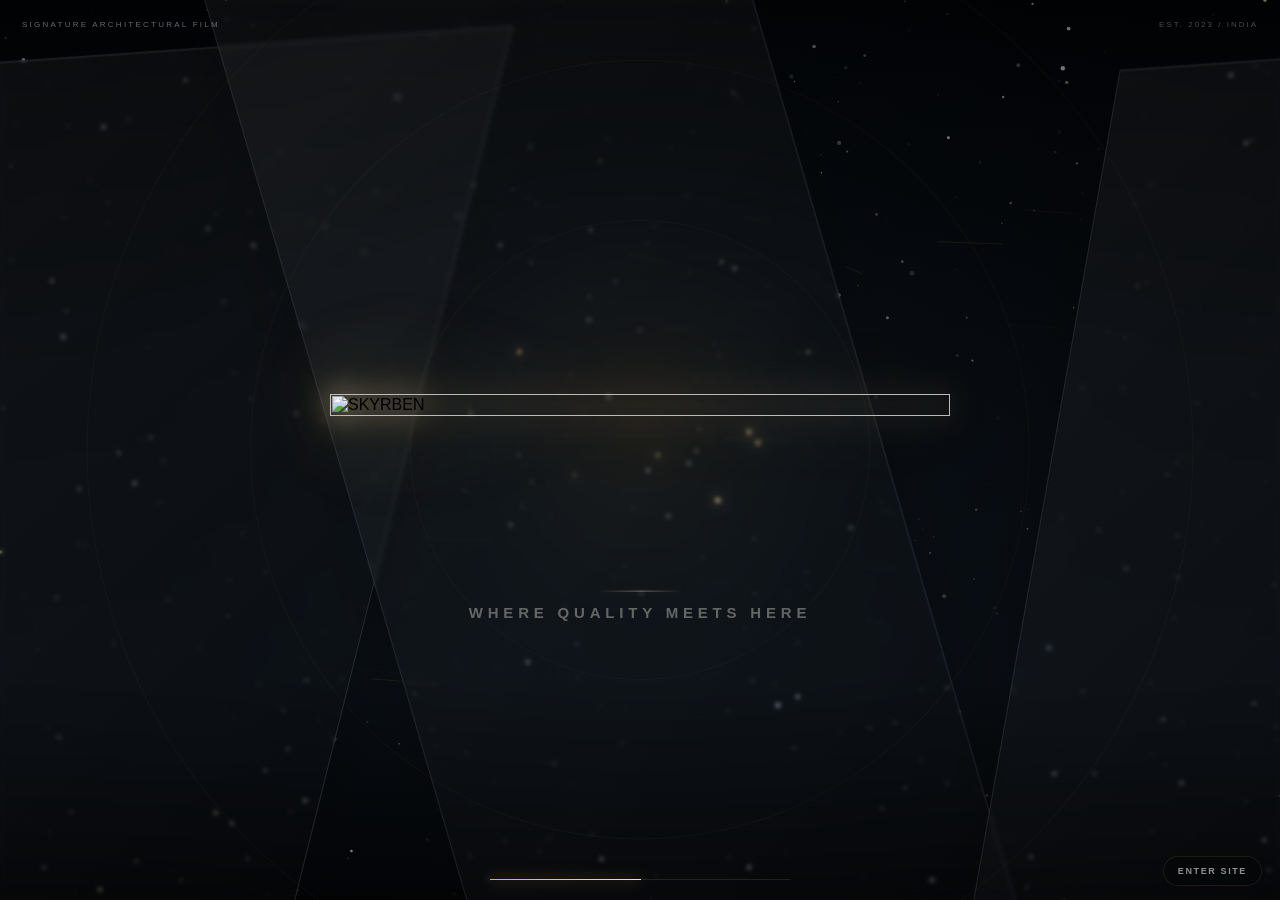
==== commit 3e8cdef1: "Update index.html" ====
--- a/index.html
+++ b/index.html
@@ -1,545 +1,461 @@
-<!DOCTYPE html>
+from pathlib import Path
+
+html = r'''<!DOCTYPE html>
 <html lang="en">
 <head>
 <meta charset="UTF-8">
-<meta name="viewport" content="width=device-width,initial-scale=1.0">
-<title>SKYRBEN CONSTRUCTION - LUXURY ARCHITECTURAL EXPERIENCE</title>
+<meta name="viewport" content="width=device-width, initial-scale=1.0">
+<title>SKYRBEN — Signature Reveal</title>
 <style>
-:root { 
-  --gold: #e5b85c; 
-  --gold-light: #fbe6b5; 
-  --gold-glow: rgba(229, 184, 92, 0.4);
-  --dark-glass: rgba(6, 11, 19, 0.65);
-  --border-glass: rgba(229, 184, 92, 0.25);
-  --text-main: #f8fafc;
-  --text-muted: rgba(248, 250, 252, 0.55);
-  --dark: #020408; 
-}
-* { box-sizing: border-box; }
-html, body { width: 100%; height: 100%; margin: 0; overflow: hidden; background: var(--dark); font-family: 'Inter', -apple-system, BlinkMacSystemFont, "Segoe UI", Roboto, sans-serif; }
-body { user-select: none; cursor: default; }
-
-#scene { position: fixed; inset: 0; overflow: hidden; background: var(--dark); }
-canvas { position: absolute; inset: 0; width: 100%; height: 100%; display: block; z-index: 10; }
-
-/* Cinematic Vignette */
-#vignette { position: absolute; inset: 0; z-index: 20; background: radial-gradient(circle at center, transparent 20%, rgba(2,4,8,0.95) 120%); pointer-events: none; }
-
-/* The Blackout Fade */
-#fade { position: absolute; inset: 0; background: #000; opacity: 1; z-index: 100; pointer-events: none; transition: opacity 0.8s cubic-bezier(0.16, 1, 0.3, 1); }
-
-/* High-End Logo */
-#logoFront { 
-  position: absolute; left: 50%; top: 46%; width: min(84vw, 760px); 
-  transform: translate(-50%, -50%) scale(0.2); opacity: 0; z-index: 70; pointer-events: none; 
-  filter: drop-shadow(0 0 35px rgba(251,230,181,0.5)) drop-shadow(0 0 80px rgba(229,184,92,0.3)); 
-  transition: opacity 0.6s ease, transform 1.6s cubic-bezier(0.16, 1, 0.3, 1); 
-}
-#logoFront img { width: 100%; height: auto; display: block; }
-
-/* Brand Typography */
-#brand { position: absolute; left: 50%; bottom: 12%; transform: translate(-50%, 30px); opacity: 0; z-index: 80; text-align: center; white-space: nowrap; color: #fff; text-shadow: 0 10px 35px rgba(0,0,0,0.95); transition: opacity 1s ease, transform 1s ease; }
-#brandName { 
-  background: linear-gradient(180deg, #ffffff 0%, var(--gold-light) 40%, var(--gold) 100%);
-  -webkit-background-clip: text; -webkit-text-fill-color: transparent;
-  font-size: clamp(30px, 4.5vw, 64px); font-weight: 900; letter-spacing: 0.12em; transition: letter-spacing 2.5s cubic-bezier(0.16, 1, 0.3, 1); 
-}
-#brandName.active { letter-spacing: 0.28em; }
-#brandSub { margin-top: 6px; font-size: clamp(11px, 1.4vw, 18px); letter-spacing: 0.45em; color: var(--gold); font-weight: 600; text-shadow: 0 0 20px var(--gold-glow); }
-
-/* UI Layer - Smaller & Refined */
-#ui-layer { position: absolute; inset: 0; z-index: 85; pointer-events: none; color: var(--text-main); transition: opacity 0.8s ease; }
-
-.glass-card {
-  background: var(--dark-glass);
-  backdrop-filter: blur(16px);
-  -webkit-backdrop-filter: blur(16px);
-  border: 1px solid var(--border-glass);
-  border-radius: 10px;
-  padding: 12px 18px; /* Reduced padding */
-  box-shadow: 0 10px 30px rgba(0,0,0,0.5), inset 0 1px 0 rgba(255,255,255,0.08);
-  transition: transform 1s cubic-bezier(0.16, 1, 0.3, 1);
-}
-
-/* Status Badge */
-#status-badge { position: absolute; right: 30px; top: 30px; display: flex; align-items: center; gap: 10px; font-size: 9px; font-weight: 600; letter-spacing: 0.2em; }
-.live-dot { width: 6px; height: 6px; background: var(--gold); border-radius: 50%; box-shadow: 0 0 12px var(--gold); animation: pulse 1.8s infinite ease-in-out; }
-
-/* Progress Panel */
-#progress-panel { position: absolute; left: 30px; bottom: 30px; width: 240px; } /* Reduced width */
-.progress-info { display: flex; justify-content: space-between; font-size: 9px; font-weight: 700; letter-spacing: 0.2em; margin-bottom: 10px; color: var(--text-muted); }
-.progress-bar-track { width: 100%; height: 2px; background: rgba(255,255,255,0.08); border-radius: 4px; overflow: hidden; }
-.progress-bar-fill { width: 0%; height: 100%; background: linear-gradient(90deg, var(--gold), var(--gold-light)); box-shadow: 0 0 12px var(--gold); transition: width 0.1s linear; }
-
-/* Action Button */
-#skip { 
-  position: absolute; right: 30px; bottom: 30px; z-index: 100; pointer-events: auto; 
-  background: var(--dark-glass); backdrop-filter: blur(16px); -webkit-backdrop-filter: blur(16px);
-  border: 1px solid var(--border-glass); color: var(--text-main); padding: 12px 24px; font-size: 9px; font-weight: 700; letter-spacing: 0.25em; 
-  border-radius: 8px; cursor: pointer; text-transform: uppercase; transition: all 0.35s cubic-bezier(0.16, 1, 0.3, 1); 
-  box-shadow: 0 10px 30px rgba(0,0,0,0.5), inset 0 1px 0 rgba(255,255,255,0.08); 
-}
-#skip:hover { background: rgba(229, 184, 92, 0.15); border-color: var(--gold); color: var(--gold-light); box-shadow: 0 0 25px rgba(229,184,92,0.3); transform: translateY(-2px); }
-
-/* Logo Phase Scale Down */
-.logo-phase-ui { transform: scale(0.92); }
-#progress-panel.logo-phase-ui { transform-origin: bottom left; }
-#status-badge.logo-phase-ui { transform-origin: top right; }
-#skip.logo-phase-ui { transform-origin: bottom right; transform: scale(0.92); }
-#skip.logo-phase-ui:hover { transform: scale(0.92) translateY(-2px); }
-
-@keyframes pulse { 0%, 100% { opacity: 1; transform: scale(1); } 50% { opacity: 0.35; transform: scale(0.85); } }
-
-@media(max-width:750px){
-  #status-badge { display: none; }
-  #progress-panel { left: 20px; bottom: 20px; width: calc(100% - 40px); max-width: 200px; padding: 12px; }
-  #skip { right: 20px; bottom: 75px; padding: 10px 18px; }
+:root{
+  --bg:#020305;
+  --gold:#d9ad58;
+  --gold2:#f6dfaa;
+  --ice:#dcebf4;
+}
+*{box-sizing:border-box}
+html,body{
+  margin:0;
+  width:100%;
+  height:100%;
+  overflow:hidden;
+  background:var(--bg);
+  font-family:Inter,Segoe UI,Arial,sans-serif;
+}
+body{user-select:none}
+#scene{
+  position:fixed;
+  inset:0;
+  overflow:hidden;
+  background:
+    radial-gradient(circle at 50% 48%,rgba(217,173,88,.07),transparent 28%),
+    radial-gradient(circle at 30% 24%,rgba(91,156,195,.06),transparent 24%),
+    #020305;
+}
+canvas{
+  position:absolute;
+  inset:0;
+  width:100%;
+  height:100%;
+}
+#glass{
+  position:absolute;
+  inset:-10%;
+  z-index:4;
+  pointer-events:none;
+  transform:rotate(-4deg);
+}
+.panel{
+  position:absolute;
+  border:1px solid rgba(224,240,248,.11);
+  background:linear-gradient(135deg,rgba(255,255,255,.045),rgba(255,255,255,.006));
+  box-shadow:
+    inset 0 1px rgba(255,255,255,.055),
+    0 30px 100px rgba(0,0,0,.25);
+  backdrop-filter:blur(2px);
+}
+.p1{width:42%;height:85%;left:-8%;top:10%;transform:skewX(-18deg)}
+.p2{width:35%;height:105%;left:30%;top:-6%;transform:skewX(16deg) rotate(4deg)}
+.p3{width:28%;height:90%;right:-3%;top:18%;transform:skewX(-14deg)}
+#lightSweep{
+  position:absolute;
+  width:55vw;
+  height:170%;
+  left:-65vw;
+  top:-35%;
+  z-index:6;
+  pointer-events:none;
+  transform:rotate(18deg);
+  background:linear-gradient(
+    90deg,
+    transparent 0%,
+    rgba(255,255,255,0) 38%,
+    rgba(255,239,193,.10) 48%,
+    rgba(255,255,255,.03) 54%,
+    transparent 66%
+  );
+  filter:blur(8px);
+  /* Sped up the sweep animation */
+  animation:sweep 3.0s cubic-bezier(.16,1,.3,1) 0.2s forwards;
+}
+@keyframes sweep{
+  to{left:125vw}
+}
+#rings{
+  position:absolute;
+  inset:0;
+  z-index:8;
+  pointer-events:none;
+}
+.ring{
+  position:absolute;
+  left:50%;
+  top:50%;
+  border-radius:50%;
+  border:1px solid rgba(217,173,88,.11);
+  transform:translate(-50%,-50%) scale(.35);
+  opacity:0;
+}
+.r1{width:min(34vw,430px);aspect-ratio:1}
+.r2{width:min(53vw,680px);aspect-ratio:1}
+.r3{width:min(72vw,900px);aspect-ratio:1}
+#logo{
+  position:absolute;
+  z-index:18;
+  left:50%;
+  top:45%;
+  width:min(52vw,620px);
+  transform:translate(-50%,-50%) scale(.12);
+  opacity:0;
+  pointer-events:none;
+  filter:
+    drop-shadow(0 0 16px rgba(255,224,161,.95))
+    drop-shadow(0 0 46px rgba(217,173,88,.62))
+    drop-shadow(0 0 90px rgba(217,173,88,.28));
+}
+#logo img{display:block;width:100%;height:auto}
+#brand{
+  position:absolute;
+  left:50%;
+  top:65%;
+  transform:translate(-50%,32px);
+  opacity:0;
+  z-index:19;
+  text-align:center;
+  white-space:nowrap;
+  color:#fff;
+  /* Removed CSS transition because JS directly controls frames now for instant response */
+}
+#line{
+  width:85px;
+  height:1px;
+  margin:0 auto 12px;
+  background:linear-gradient(90deg,transparent,var(--gold2),transparent);
+  box-shadow:0 0 10px rgba(217,173,88,.42);
+}
+#tag{
+  font-size:clamp(10px,1.2vw,15px);
+  letter-spacing:.32em;
+  color:rgba(244,240,229,.85);
+  font-weight:600;
+}
+#hud{
+  position:absolute;
+  z-index:20;
+  top:20px;
+  left:22px;
+  color:rgba(239,244,247,.42);
+  font-size:8px;
+  letter-spacing:.28em;
+}
+#hud2{
+  position:absolute;
+  z-index:20;
+  right:22px;
+  top:20px;
+  color:rgba(239,244,247,.30);
+  font-size:8px;
+  letter-spacing:.25em;
+}
+#progress{
+  position:absolute;
+  z-index:22;
+  left:50%;
+  bottom:20px;
+  transform:translateX(-50%);
+  width:min(300px,62vw);
+  height:1px;
+  background:rgba(255,255,255,.10);
+}
+#progress i{
+  display:block;
+  width:0;
+  height:100%;
+  background:linear-gradient(90deg,var(--gold),var(--gold2));
+  box-shadow:0 0 14px var(--gold);
+}
+#enter{
+  position:absolute;
+  z-index:25;
+  right:18px;
+  bottom:14px;
+  border:1px solid rgba(217,173,88,.22);
+  background:rgba(3,6,9,.38);
+  color:#fff;
+  padding:9px 14px;
+  border-radius:999px;
+  font-size:9px;
+  font-weight:700;
+  letter-spacing:.18em;
+  cursor:pointer;
+  backdrop-filter:blur(10px);
+  opacity:.55;
+}
+#fade{
+  position:absolute;
+  inset:0;
+  z-index:30;
+  background:#000;
+  opacity:1;
+  pointer-events:none;
+}
+@media(max-width:700px){
+  #logo{width:76vw;top:43%}
+  #brand{top:63%}
+  #tag{letter-spacing:.16em}
+  #hud,#hud2{display:none}
 }
 </style>
 </head>
 <body>
 <div id="scene">
-  <canvas id="world"></canvas>
-  <div id="vignette"></div>
-  
-  <div id="ui-layer">
-    <div id="status-badge" class="glass-card">
-      <div class="live-dot"></div>
-      <span>ARCHITECTURAL SUITE</span>
-    </div>
-
-    <div id="progress-panel" class="glass-card">
-      <div class="progress-info">
-        <span id="progress-label">LOADING SITE</span>
-        <span id="progress-percent">0%</span>
-      </div>
-      <div class="progress-bar-track">
-        <div id="progress-fill" class="progress-bar-fill"></div>
-      </div>
-    </div>
+  <canvas id="fx"></canvas>
+
+  <div id="glass">
+    <div class="panel p1"></div>
+    <div class="panel p2"></div>
+    <div class="panel p3"></div>
   </div>
 
-  <div id="logoFront"><img src="https://i.ibb.co/21DM8HM8/Chat-GPT-Image-Jul-3-2026-02-13-07-PM.png" alt="SKYRBEN Logo"></div>
+  <div id="lightSweep"></div>
+
+  <div id="rings">
+    <div class="ring r1"></div>
+    <div class="ring r2"></div>
+    <div class="ring r3"></div>
+  </div>
+
+  <div id="logo">
+    <img src="https://i.ibb.co/21DM8HM8/Chat-GPT-Image-Jul-3-2026-02-13-07-PM.png" alt="SKYRBEN">
+  </div>
+
   <div id="brand">
-    <div id="brandName">SKYRBEN</div>
-    <div id="brandSub">CONSTRUCTION</div>
+    <div id="line"></div>
+    <div id="tag">WHERE QUALITY MEETS HERE</div>
   </div>
-  
-  <button id="skip">Enter Site</button>
+
+  <div id="hud">SIGNATURE ARCHITECTURAL FILM</div>
+  <div id="hud2">EST. 2023 / INDIA</div>
+
+  <div id="progress"><i></i></div>
+  <button id="enter">ENTER SITE</button>
   <div id="fade"></div>
 </div>
 
 <script>
 (() => {
-'use strict';
-
-const canvas = document.getElementById('world');
-const ctx = canvas.getContext('2d');
-const fade = document.getElementById('fade');
-const logoFront = document.getElementById('logoFront');
-const brand = document.getElementById('brand');
-const brandName = document.getElementById('brandName');
-const uiLayer = document.getElementById('ui-layer');
-const skip = document.getElementById('skip');
-const progressFill = document.getElementById('progress-fill');
-const progressPercent = document.getElementById('progress-percent');
-const progressLabel = document.getElementById('progress-label');
-const progressPanel = document.getElementById('progress-panel');
-const statusBadge = document.getElementById('status-badge');
-const REDIRECT = 'https://sites.google.com/view/skyrbenconstruction-1';
-
-let W=innerWidth, H=innerHeight, DPR=Math.min(devicePixelRatio||1,2);
-let startTime=null, lastTime=null, skipTime=null;
-let finished=false, uiShrunk=false;
-
-// Parallax tracking
-let mouseX = W/2, mouseY = H/2;
-let targetPanX = 0, targetPanY = 0, panX = 0, panY = 0;
-window.addEventListener('mousemove', (e) => { mouseX = e.clientX; mouseY = e.clientY; });
-
-const clamp=(v,a,b)=>Math.max(a,Math.min(b,v));
-const lerp=(a,b,t)=>a+(b-a)*t;
-const easeOut=t=>1-Math.pow(1-t,3);
+"use strict";
+
+const canvas=document.getElementById("fx");
+const ctx=canvas.getContext("2d");
+const fade=document.getElementById("fade");
+const logo=document.getElementById("logo");
+const brand=document.getElementById("brand");
+const progress=document.querySelector("#progress i");
+const enter=document.getElementById("enter");
+const rings=[...document.querySelectorAll(".ring")];
+
+const REDIRECT="https://sites.google.com/view/skyrbenconstruction-1/home";
+
+let W=innerWidth,H=innerHeight,DPR=1;
+let start=performance.now(),finished=false;
+let mx=.5,my=.5,targetX=.5,targetY=.5;
 
 function resize(){
-  W=innerWidth; H=innerHeight; DPR=Math.min(devicePixelRatio||1,2);
-  canvas.width=Math.floor(W*DPR); canvas.height=Math.floor(H*DPR);
-  canvas.style.width=W+'px'; canvas.style.height=H+'px';
+  W=innerWidth;H=innerHeight;
+  DPR=Math.min(devicePixelRatio||1,2);
+  canvas.width=W*DPR;canvas.height=H*DPR;
+  canvas.style.width=W+"px";canvas.style.height=H+"px";
   ctx.setTransform(DPR,0,0,DPR,0,0);
 }
-addEventListener('resize',resize); resize();
-
-const stars = Array.from({length:450},()=>({x:Math.random(), y:Math.random()*.65, r:.3+Math.random()*1.4, a:.15+Math.random()*0.7, s:0.8+Math.random()*2.5, p:Math.random()*Math.PI*2}));
-const ambientMotes = Array.from({length:60},()=>({x:Math.random(), y:Math.random(), r:0.8+Math.random()*2, vx:(Math.random()-.5)*0.0003, vy:-0.0002-Math.random()*0.0004, alpha:0.2+Math.random()*0.5}));
-const clouds = Array.from({length:14},()=>({x:Math.random(), y:.06+Math.random()*.34, w:.15+Math.random()*.28, h:.03+Math.random()*.07, speed:.0003+Math.random()*.0008, opacity:.012+Math.random()*.03}));
-
-// Enhanced building properties for more detailed architecture
-const types = ['box','step','slant','twin','tiered'];
-const buildings = Array.from({length:65},()=>({
-  x:Math.random(), width:.025+Math.random()*.06, height:.15+Math.random()*.38, depth:Math.random(),
-  type:types[Math.floor(Math.random()*types.length)], warm:Math.random()<.25, beacon:Math.random()<.4,
-  antenna:Math.random()<.45, bracing:Math.random()<.3
-})).sort((a,b)=>a.depth-b.depth);
-const cars = Array.from({length:45},()=>({lane:Math.random()<.5?-1:1, z:Math.random(), speed:.04+Math.random()*.14, red:Math.random()<.48}));
-const particles = [];
-let helicopterX=-.2, airplaneX=1.1;
-let shockwaveRadius = 0;
-
-function drawSky(time){
-  const sky=ctx.createLinearGradient(0,0,0,H);
-  sky.addColorStop(0,'#010307'); sky.addColorStop(.35,'#040b15'); sky.addColorStop(.75,'#091728'); sky.addColorStop(1,'#020408');
-  ctx.fillStyle=sky; ctx.fillRect(0,0,W,H);
-  
-  for(const s of stars){
-    ctx.globalAlpha=s.a*(.4+.6*Math.sin(time*s.s+s.p));
-    ctx.fillStyle='#fff'; ctx.beginPath(); ctx.arc(s.x*W,s.y*H,s.r,0,Math.PI*2); ctx.fill();
+addEventListener("resize",resize);resize();
+
+addEventListener("mousemove",e=>{
+  targetX=e.clientX/W;
+  targetY=e.clientY/H;
+});
+
+const pts=Array.from({length:520},()=>({
+  x:Math.random(),y:Math.random(),
+  z:Math.random(),
+  r:.4+Math.random()*1.6,
+  a:.08+Math.random()*.55,
+  p:Math.random()*Math.PI*2,
+  s:.4+Math.random()*2
+}));
+
+const shards=Array.from({length:42},()=>({
+  x:.2+Math.random()*.6,
+  y:.18+Math.random()*.58,
+  w:.012+Math.random()*.045,
+  h:.002+Math.random()*.008,
+  a:.03+Math.random()*.09,
+  phase:Math.random()*6.28
+}));
+
+const goldDust=[];
+
+function addDust(){
+  for(let i=0;i<1;i++){
+    const a=Math.random()*Math.PI*2;
+    const r=50+Math.random()*150;
+    goldDust.push({
+      x:W*.5+Math.cos(a)*r,
+      y:H*.46+Math.sin(a)*r*.55,
+      vx:(W*.5-(W*.5+Math.cos(a)*r))*.008,
+      vy:(H*.46-(H*.46+Math.sin(a)*r*.55))*.008,
+      life:.3+Math.random()*.7,
+      size:0.8+Math.random()*2.2
+    });
+  }
+}
+
+function background(t){
+  const g=ctx.createLinearGradient(0,0,0,H);
+  g.addColorStop(0,"#010204");
+  g.addColorStop(.42,"#06090d");
+  g.addColorStop(.75,"#080c11");
+  g.addColorStop(1,"#020305");
+  ctx.fillStyle=g;
+  ctx.fillRect(0,0,W,H);
+
+  const center=ctx.createRadialGradient(W*.5,H*.47,0,W*.5,H*.47,W*.54);
+  center.addColorStop(0,"rgba(217,173,88,.075)");
+  center.addColorStop(.30,"rgba(100,165,195,.022)");
+  center.addColorStop(1,"rgba(0,0,0,0)");
+  ctx.fillStyle=center;
+  ctx.fillRect(0,0,W,H);
+
+  /* depth particles */
+  for(const p of pts){
+    const wave=.55+.45*Math.sin(t*p.s+p.p);
+    ctx.globalAlpha=p.a*wave;
+    ctx.fillStyle=p.z>.72?"#dbeaf2":"#f2e4c2";
+    ctx.beginPath();
+    ctx.arc(
+      p.x*W+(mx-.5)*p.z*18,
+      p.y*H+(my-.5)*p.z*10,
+      p.r*(.55+.8*p.z),
+      0,Math.PI*2
+    );
+    ctx.fill();
   }
   ctx.globalAlpha=1;
 
-  const auraGlow = ctx.createLinearGradient(0, H*0.4, 0, H*0.75);
-  auraGlow.addColorStop(0, 'rgba(229,184,92,0)'); auraGlow.addColorStop(0.7, 'rgba(229,184,92,0.06)'); auraGlow.addColorStop(1, 'rgba(0,0,0,0)');
-  ctx.fillStyle = auraGlow; ctx.fillRect(0, H*0.4, W, H*0.35);
-
-  for(const c of clouds){
-    const x=c.x*W,y=c.y*H,w=c.w*W,h=c.h*H;
-    const cg=ctx.createRadialGradient(x+w*.5,y+h*.5,0,x+w*.5,y+h*.5,w*.55);
-    cg.addColorStop(0,`rgba(229,184,92,${c.opacity})`); cg.addColorStop(1,'rgba(0,0,0,0)');
-    ctx.fillStyle=cg; ctx.beginPath(); ctx.ellipse(x+w*.5,y+h*.5,w*.55,h*.75,0,0,Math.PI*2); ctx.fill();
-  }
-}
-
-// Draw architectural silhouette path
-function createBuildingPath(cx, y, w, h, type) {
-  ctx.beginPath();
-  if(type==='step'){
-    ctx.moveTo(cx-w*.5, y+h); ctx.lineTo(cx-w*.5, y+h*.3); ctx.lineTo(cx-w*.35, y+h*.3); ctx.lineTo(cx-w*.35, y); 
-    ctx.lineTo(cx+w*.35, y); ctx.lineTo(cx+w*.35, y+h*.3); ctx.lineTo(cx+w*.5, y+h*.3); ctx.lineTo(cx+w*.5, y+h);
-  }else if(type==='tiered'){
-    ctx.moveTo(cx-w*.5, y+h); ctx.lineTo(cx-w*.5, y+h*.6); ctx.lineTo(cx-w*.4, y+h*.6); ctx.lineTo(cx-w*.4, y+h*.2);
-    ctx.lineTo(cx-w*.2, y+h*.2); ctx.lineTo(cx-w*.2, y); ctx.lineTo(cx+w*.2, y); ctx.lineTo(cx+w*.2, y+h*.2);
-    ctx.lineTo(cx+w*.4, y+h*.2); ctx.lineTo(cx+w*.4, y+h*.6); ctx.lineTo(cx+w*.5, y+h*.6); ctx.lineTo(cx+w*.5, y+h);
-  }else if(type==='slant'){
-    ctx.moveTo(cx-w*.5, y+h); ctx.lineTo(cx-w*.5, y+h*.2); ctx.lineTo(cx+w*.5, y); ctx.lineTo(cx+w*.5, y+h);
-  }else if(type==='twin'){
-    ctx.rect(cx-w*.5, y+h*.1, w*.42, h*.9); ctx.rect(cx+w*.08, y, w*.42, h);
-  }else{
-    ctx.rect(cx-w*.5, y, w, h);
-  }
-  ctx.closePath();
-}
-
-function drawCity(time){
-  const baseY=H*.75;
-  buildings.forEach((b,i)=>{
-    const depth=.52+b.depth*.72;
-    const w=b.width*W*depth, h=b.height*H*depth;
-    const x=b.x*W+Math.sin(time*.08+i)*4;
-    const y=baseY-h;
+  /* hairline abstract geometry */
+  for(let i=0;i<shards.length;i++){
+    const s=shards[i];
+    const pulse=.5+.5*Math.sin(t*.6+s.phase);
+    ctx.strokeStyle=`rgba(217,173,88,${s.a*pulse})`;
+    ctx.lineWidth=1;
+    ctx.beginPath();
+    ctx.moveTo(s.x*W,s.y*H);
+    ctx.lineTo((s.x+s.w)*W,(s.y+s.h)*H);
+    ctx.stroke();
+  }
+}
+
+function updateGold(){
+  for(let i=goldDust.length-1;i>=0;i--){
+    const p=goldDust[i];
+    p.life-=.025; // Dust fades faster now
+    p.x+=p.vx;p.y+=p.vy;
+    if(p.life<=0)goldDust.splice(i,1);
+  }
+  for(const p of goldDust){
+    ctx.fillStyle=`rgba(246,223,170,${Math.max(0,p.life)})`;
+    ctx.shadowBlur=12;ctx.shadowColor="#d9ad58";
+    ctx.beginPath();ctx.arc(p.x,p.y,p.size,0,Math.PI*2);ctx.fill();
+  }
+  ctx.shadowBlur=0;
+}
+
+/* animation */
+function frame(now){
+  const t=(now-start)/1000;
+
+  mx+=(targetX-mx)*.055;
+  my+=(targetY-my)*.055;
+
+  background(t);
+
+  // --- FASTER TIMINGS ---
+  const logoStart = 0.3;
+  const logoDuration = 1.5; 
+  const brandStart = 1.5; 
+  const brandDuration = 0.6;
+  const totalSceneTime = 3.5; 
+  const fadeOutStart = totalSceneTime - 0.6; // 2.9s
+
+  if(t > logoStart) {
+    const p = clamp((t-logoStart)/logoDuration,0,1);
+    const e = easeOut(p);
+    logo.style.opacity = p;
+    logo.style.transform = `translate(-50%,-50%) scale(${.12+.88*e})`;
     
-    // Base building gradient
-    const grad=ctx.createLinearGradient(0,y,0,baseY);
-    grad.addColorStop(0,b.warm?'#2b2518':'#141d29'); grad.addColorStop(.45,'#0a131e'); grad.addColorStop(1,'#020509');
-    ctx.fillStyle=grad; 
-    createBuildingPath(x, y, w, h, b.type); ctx.fill();
-    
-    // Architectural structural lines (mullions and ledges)
-    ctx.strokeStyle='rgba(255,255,255,0.03)'; ctx.lineWidth=1;
-    ctx.beginPath();
-    const cols=Math.max(2,Math.floor(w/16));
-    for(let c=1;c<cols;c++){ const xx=x-w*.5+c*w/cols; ctx.moveTo(xx,y); ctx.lineTo(xx,baseY); }
-    const rows=Math.max(4,Math.floor(h/20));
-    for(let r=1;r<rows;r+=2){ const yy=y+r*h/rows; ctx.moveTo(x-w*.5,yy); ctx.lineTo(x+w*.5,yy); }
-    ctx.stroke();
-
-    // Cross-bracing structures
-    if(b.bracing && b.type === 'box') {
-      ctx.strokeStyle='rgba(255,255,255,0.04)'; ctx.lineWidth=1.5; ctx.beginPath();
-      for(let r=0; r<rows; r+=4){
-         const y1=y+r*h/rows, y2=y+Math.min(rows,r+4)*h/rows;
-         ctx.moveTo(x-w*.5, y1); ctx.lineTo(x+w*.5, y2); ctx.moveTo(x+w*.5, y1); ctx.lineTo(x-w*.5, y2);
-      }
-      ctx.stroke();
+    for(const r of rings){
+      r.style.opacity = (p*.38);
     }
-
-    // Lit Windows (clustered for realism)
-    for(let r=1;r<rows;r++)for(let c=0;c<cols-1;c++)if((i*17+r*7+c*11)%15<6){
-      const wx=x-w*.42+c*(w*.84)/Math.max(1,cols-2), wy=y+10+r*(h-18)/rows;
-      const twinkle = Math.sin(time*1.5 + i*2 + r)*0.2;
-      ctx.fillStyle=((r+c+i)%14===0)?`rgba(251,230,181,${.8+twinkle})`:`rgba(229,184,92,${.2+twinkle})`;
-      ctx.fillRect(wx,wy,Math.max(1.5,w*.025),Math.max(2.5,h*.02));
+    rings.forEach((r,i)=>{
+      const s=.35+(.72+ i*.08)*e;
+      r.style.transform=
+        `translate(-50%,-50%) scale(${s}) rotate(${i*14+e*20}deg)`;
+    });
+
+    if (t < 2.5 && Math.random() < 0.7) {
+        addDust();
     }
-
-    // Roof details (Antennas & Beacons)
-    if(b.antenna && b.type !== 'twin') {
-      ctx.strokeStyle='rgba(255,255,255,0.15)'; ctx.lineWidth=1;
-      ctx.beginPath(); ctx.moveTo(x, y); ctx.lineTo(x, y-h*.15); ctx.stroke();
-      if(b.beacon) {
-        const blink = 0.5 + 0.5*Math.sin(time*4 + i);
-        ctx.fillStyle = `rgba(255,60,60,${blink})`; ctx.shadowBlur = 8; ctx.shadowColor = '#ff3333';
-        ctx.beginPath(); ctx.arc(x,y-h*.15,1.5,0,Math.PI*2); ctx.fill(); ctx.shadowBlur = 0;
-      }
-    }
-
-    // Glass Reflection Overlay
-    const sweep=((time*.12+i*.09)%1.5)-.2, sx=x-w*.5+w*sweep;
-    const reflection=ctx.createLinearGradient(sx-w*.1,0,sx+w*.1,0);
-    reflection.addColorStop(0,'rgba(255,255,255,0)'); reflection.addColorStop(.5,'rgba(255,255,255,.08)'); reflection.addColorStop(1,'rgba(255,255,255,0)');
-    ctx.fillStyle=reflection; createBuildingPath(x, y, w, h, b.type); ctx.fill();
-  });
-}
-
-function drawRoad(time){
-  const top=H*.7, baseY=H;
-  ctx.fillStyle='#010204'; ctx.beginPath(); ctx.moveTo(W*.46,top);ctx.lineTo(W*.54,top);ctx.lineTo(W*1.3,baseY);ctx.lineTo(-W*.3,baseY);ctx.closePath();ctx.fill();
-  
-  ctx.setLineDash([35,30]); ctx.lineDashOffset=-(time*180);
-  for(let lane=-2;lane<=2;lane++){
-    const tx=W*.5+lane*10,bx=W*.5+lane*W*.26;
-    ctx.strokeStyle=lane===0?'rgba(229,184,92,.6)':'rgba(255,255,255,.06)'; ctx.lineWidth=lane===0?2.5:1.5;
-    ctx.beginPath();ctx.moveTo(tx,top);ctx.lineTo(bx,baseY);ctx.stroke();
-  }
-  ctx.setLineDash([]);
-  
-  for(let i=0;i<6;i++){
-    const z=(i/6+time*.08)%1, y=lerp(top+8, baseY*.98, z), s=lerp(.3, 1.8, z);
-    [lerp(W*.5,W*.15,z), lerp(W*.5,W*.85,z)].forEach(x=>{
-      ctx.strokeStyle='rgba(255,255,255,0.06)'; ctx.lineWidth=2*s; ctx.beginPath(); ctx.moveTo(x,y); ctx.lineTo(x,y-40*s); ctx.stroke();
-      ctx.fillStyle='#e5b85c'; ctx.shadowBlur=14*s; ctx.shadowColor='#e5b85c'; ctx.beginPath(); ctx.arc(x,y-40*s, 2.5*s, 0, Math.PI*2); ctx.fill(); ctx.shadowBlur=0;
-    });
-  }
-
-  for(const car of cars){
-    const z=car.z, y=lerp(top+5, baseY*.98, z), x=W*.5+car.lane*lerp(9, W*.24, z), size=lerp(2, 18, z);
-    ctx.fillStyle=car.red?'#f43f5e':'#fbe6b5'; ctx.shadowBlur=16*z; ctx.shadowColor=ctx.fillStyle;
-    ctx.fillRect(x-size/2,y-size*.2,size,size*.4); ctx.shadowBlur=0;
-  }
-}
-
-// Enhanced detailed HQ tower construction
-function drawHQ(seconds, time){
-  const visibility=clamp((seconds-1.5)/5.5,0,1);
-  if(visibility<=0)return;
-  const dist=.15+.85*visibility, cx=W*.5, baseY=H*.75;
-  const height=H*(.25+.45*dist), width=Math.min(W*.18,260)*(.45+.55*dist), top=baseY-height;
-  
-  // Ambient halo
-  const halo=ctx.createRadialGradient(cx,top+height*.5,0,cx,top+height*.5,height*.85);
-  halo.addColorStop(0,`rgba(229,184,92,${.06+.12*visibility})`); halo.addColorStop(1,'rgba(0,0,0,0)');
-  ctx.fillStyle=halo; ctx.fillRect(cx-height,top-height*.2,height*2,height*1.5);
-
-  // Tower layered structure (Modern supertall aesthetic)
-  const drawLayer = (wMult, hStart, hEnd, colorMap) => {
-    const yStart = top+height*hStart, yEnd = top+height*hEnd, h = yEnd - yStart, w = width*wMult;
-    const grad=ctx.createLinearGradient(0,yStart,0,yEnd);
-    grad.addColorStop(0,colorMap[0]); grad.addColorStop(1,colorMap[1]);
-    ctx.fillStyle=grad; ctx.beginPath(); ctx.roundRect(cx-w*.5, yStart, w, h, 4); ctx.fill();
-    
-    // Micro mullions per layer
-    ctx.strokeStyle='rgba(255,255,255,0.05)'; ctx.beginPath();
-    for(let i=1; i<8; i++){ const lineX = cx-w*.5 + i*w/8; ctx.moveTo(lineX, yStart); ctx.lineTo(lineX, yEnd); }
-    ctx.stroke();
-  };
-
-  drawLayer(1.1, 0.7, 1.0, ['#1a1f29', '#020509']); // Base wide
-  drawLayer(0.9, 0.35, 0.7, ['#15202d', '#0a1017']); // Mid section
-  drawLayer(0.65, 0, 0.35, ['#2a2419', '#101721']); // Top core
-  
-  // High-tech illuminated rings (Observation decks / structural bands)
-  ctx.fillStyle = '#111822';
-  [0.35, 0.7].forEach(yPct => {
-      ctx.fillRect(cx-width*0.55, top+height*yPct, width*1.1, height*0.015);
-      ctx.fillStyle = 'rgba(229,184,92,0.4)';
-      ctx.fillRect(cx-width*0.5, top+height*yPct+height*0.005, width*1.0, height*0.005);
-  });
-  
-  // Spire & Helipad
-  ctx.fillStyle='#090f17'; ctx.beginPath(); ctx.moveTo(cx-width*.2,top); ctx.lineTo(cx,top-width*.2); ctx.lineTo(cx+width*.2,top); ctx.closePath(); ctx.fill();
-  ctx.strokeStyle='rgba(229,184,92,0.8)'; ctx.lineWidth=2; ctx.beginPath(); ctx.moveTo(cx,top); ctx.lineTo(cx,top-width*.35); ctx.stroke();
-  ctx.fillStyle='#ff3333'; ctx.beginPath(); ctx.arc(cx,top-width*.35, 2, 0, Math.PI*2); ctx.fill(); // Spire beacon
-
-  // HQ Windows - denser, structured
-  for(let r=1;r<28;r++)for(let c=0;c<9;c++)if((r*3+c*7)%17<7){
-    const tierW = width * (r < 10 ? 0.65 : (r < 20 ? 0.9 : 1.1));
-    ctx.fillStyle=((r+c)%11===0)?'rgba(251,230,181,.95)':'rgba(229,184,92,.35)';
-    ctx.fillRect(cx-tierW*.4+c*tierW*.1, top+r*height*.034, tierW*.06, height*.016);
-  }
-
-  // Sky Searchlight Beam Effect
-  if(visibility > 0.5) {
-    const beamAngle = Math.sin(time*0.7) * 0.3;
-    ctx.save(); ctx.translate(cx, top-width*.2); ctx.rotate(beamAngle);
-    const beamGrad = ctx.createLinearGradient(0, 0, 0, -H*0.5);
-    beamGrad.addColorStop(0, 'rgba(229,184,92,0.35)'); beamGrad.addColorStop(1, 'rgba(229,184,92,0)');
-    ctx.fillStyle = beamGrad; ctx.beginPath(); ctx.moveTo(-3, 0); ctx.lineTo(-45, -H*0.5); ctx.lineTo(45, -H*0.5); ctx.lineTo(3, 0);
-    ctx.closePath(); ctx.fill(); ctx.restore();
-  }
-
-  // Core Golden Pulse Beam (Elevator core / Energy)
-  const energy=clamp((seconds-6.5)/1.5,0,1);
-  if(energy>0){
-    ctx.strokeStyle=`rgba(229,184,92,${energy})`; ctx.lineWidth=3+energy*2; ctx.shadowBlur=20; ctx.shadowColor='#e5b85c';
-    ctx.beginPath(); ctx.moveTo(cx,baseY); ctx.lineTo(cx,lerp(baseY,top,energy)); ctx.stroke(); ctx.shadowBlur=0;
-  }
-}
-
-function drawAircraft(seconds){
-  helicopterX+=.00015; if(helicopterX>1.2)helicopterX=-.2;
-  const hx=helicopterX*W, hy=H*.22+Math.sin(seconds*2)*12; 
-  ctx.strokeStyle='rgba(229,184,92,.6)'; ctx.lineWidth=2; ctx.beginPath(); ctx.moveTo(hx,hy); ctx.lineTo(hx+20,hy-4); ctx.stroke();
-  ctx.fillStyle='#e5b85c'; ctx.fillRect(hx-6,hy-3,14,6);
-  ctx.fillStyle='#ff3333'; ctx.beginPath(); ctx.arc(hx+7,hy,2,0,Math.PI*2); ctx.fill();
-}
-
-function drawAmbientMotes(dtRatio){
-  for(const m of ambientMotes){
-    m.x += m.vx * dtRatio; m.y += m.vy * dtRatio;
-    if(m.y < 0) { m.y = 1; m.x = Math.random(); }
-    if(m.x < 0) m.x = 1; else if(m.x > 1) m.x = 0;
-    ctx.fillStyle = `rgba(251,230,181,${m.alpha})`;
-    ctx.beginPath(); ctx.arc(m.x*W, m.y*H, m.r, 0, Math.PI*2); ctx.fill();
-  }
-}
-
-function drawAtmosphere(){
-  const fog=ctx.createLinearGradient(0,H*.55,0,H);
-  fog.addColorStop(0,'rgba(2,4,8,0)'); fog.addColorStop(.55,'rgba(9,17,28,.3)'); fog.addColorStop(1,'rgba(0,0,0,.85)');
-  ctx.fillStyle=fog; ctx.fillRect(0,H*.55,W,H*.45);
-}
-
-function addGoldParticles(){
-  for(let i=0;i<6;i++){
-    const a=Math.random()*Math.PI*2, r=120+Math.random()*300;
-    particles.push({ x:W*.5+Math.cos(a)*r, y:H*.5+Math.sin(a)*r*.6, vx:(W*.5-(W*.5+Math.cos(a)*r))*.012, vy:(H*.5-(H*.5+Math.sin(a)*r*.6))*.012, life:1+Math.random()*1.5, size:1.5+Math.random()*3.0 });
-  }
-}
-
-function updateUI(seconds) {
-  // Cap progress visually at 100% when logo arrives
-  const progress = clamp(seconds/9.5, 0, 1);
-  const pct = Math.floor(progress * 100);
-  progressPercent.innerText = pct + '%';
-  progressFill.style.width = pct + '%';
-  
-  if (pct === 100) progressLabel.innerText = "SITE READY";
-
-  // Shrink UI elements slightly when logo is fully visible to maintain visual hierarchy
-  if(seconds > 9.5 && !uiShrunk) {
-    uiShrunk = true;
-    progressPanel.classList.add('logo-phase-ui');
-    statusBadge.classList.add('logo-phase-ui');
-    skip.classList.add('logo-phase-ui');
-  }
-}
-
-function render(now){
-  if (!startTime) { startTime = now; lastTime = now; }
-  const dt = now - lastTime; lastTime = now;
-  const deltaRatio = Math.min(dt / 16.6, 3);
-  const seconds = (now - startTime) / 1000;
-
-  // Background fade for the cinematic logo reveal
-  const bgFade = 1 - clamp((seconds - 9.0) / 1.0, 0, 1);
-  
-  // Only fade the UI layer completely during the final exit transition
-  const uiExitFade = 1 - clamp((seconds - 12.5) / 0.8, 0, 1);
-  uiLayer.style.opacity = finished ? clamp(1 - (now - skipTime)/500, 0, 1) : uiExitFade;
-  
-  updateUI(seconds);
-
-  // Parallax
-  targetPanX = (mouseX - W/2) * 0.05;
-  targetPanY = (mouseY - H/2) * 0.05;
-  panX += (targetPanX - panX) * 0.08 * deltaRatio;
-  panY += (targetPanY - panY) * 0.08 * deltaRatio;
-
-  for(const c of clouds){ c.x+=c.speed*deltaRatio; if(c.x>1.2)c.x=-.35; }
-  for(const car of cars){ car.z=(car.z+car.speed*.002*deltaRatio)%1; }
-  
-  for(let i=particles.length-1;i>=0;i--){
-    const p=particles[i]; p.life -= 0.012 * deltaRatio; p.x += p.vx * deltaRatio; p.y += p.vy * deltaRatio;
-    if(p.life<=0) particles.splice(i,1);
-  }
-
-  drawSky(seconds);
-  drawAmbientMotes(deltaRatio);
-
-  const cameraProgress = clamp((seconds - 1.5) / 7.0, 0, 1);
-  const zoom = 1 + cameraProgress * 0.22;
-  const lift = cameraProgress * 18;
-  const tilt = Math.sin(seconds * 0.4) * 1.0;
-
-  ctx.save();
-  ctx.translate(W*.5 + panX, H*.5 + panY);
-  ctx.rotate(tilt * Math.PI / 180);
-  ctx.scale(zoom, zoom);
-  ctx.translate(-W*.5, -H*.5 - lift);
-
-  ctx.globalAlpha = bgFade;
-  if (bgFade > 0) {
-    drawCity(seconds); 
-    drawRoad(seconds); 
-    drawHQ(seconds, seconds);
-    drawAircraft(seconds);
-    drawAtmosphere();
-  }
-  ctx.restore();
-
-  if (seconds > 9.5) {
-    shockwaveRadius += 16 * deltaRatio;
-    const ringAlpha = 1 - clamp((seconds - 9.5) / 1.5, 0, 1);
-    if (ringAlpha > 0) {
-      ctx.beginPath(); ctx.arc(W/2, H/2, shockwaveRadius, 0, Math.PI*2);
-      ctx.lineWidth = 3; ctx.strokeStyle = `rgba(229, 184, 92, ${ringAlpha})`;
-      ctx.stroke();
-    }
-  }
-
-  // Logo Reveal Animation
-  if(seconds > 9.5){
-    const logoP = clamp((seconds - 9.5) / 1.2, 0, 1);
-    logoFront.style.opacity = logoP;
-    logoFront.style.transform = `translate(-50%, -50%) scale(${0.35 + (1 - easeOut(logoP)) * 0.6})`;
-    if(Math.random() < 0.6 && !finished) addGoldParticles();
-  }
-  
-  for(const p of particles){
-    ctx.globalAlpha = Math.min(1, p.life); ctx.fillStyle='#e5b85c'; ctx.shadowBlur=15; ctx.shadowColor='#fbe6b5';
-    ctx.beginPath(); ctx.arc(p.x,p.y,p.size,0,Math.PI*2); ctx.fill(); ctx.shadowBlur=0;
-  }
-  ctx.globalAlpha = 1.0;
-
-  if(seconds > 10.5){
-    const textP = clamp((seconds - 10.5) / 1.0, 0, 1);
-    brand.style.opacity = textP;
-    brand.style.transform = `translate(-50%, ${25 - 25*easeOut(textP)}px)`;
-    if (textP > 0.5) brandName.classList.add('active');
-  }
-
-  if (!finished) {
-    if (seconds < 0.5) fade.style.opacity = 1 - clamp(seconds / 0.5, 0, 1);
-    else if (seconds < 12.5) fade.style.opacity = 0;
-    else fade.style.opacity = clamp((seconds - 12.5) / 0.8, 0, 1);
-  } else if (skipTime) {
-    fade.style.opacity = clamp((now - skipTime) / 500, 0, 1);
-  }
-
-  if(seconds >= 13.5 && !finished){
-    finished = true; window.location.href = REDIRECT;
-  }
-
-  requestAnimationFrame(render);
-}
-
-requestAnimationFrame(render);
-
-skip.addEventListener('click', () => {
-  if(finished) return;
-  finished = true; skipTime = performance.now();
-  setTimeout(() => window.location.href = REDIRECT, 500);
+  }
+
+  if(t > brandStart) {
+    const p = clamp((t-brandStart)/brandDuration,0,1);
+    const e = easeOut(p);
+    brand.style.opacity=p;
+    brand.style.transform=
+      `translate(-50%,${32-32*e}px)`;
+  }
+
+  updateGold();
+
+  progress.style.width=(clamp(t/totalSceneTime,0,1)*100)+"%";
+
+  // Adjusted screen fade timings
+  if(t < 0.4) {
+      fade.style.opacity = 1 - t/0.4;
+  } else if(t < fadeOutStart) {
+      fade.style.opacity = 0;
+  } else {
+      fade.style.opacity = clamp((t - fadeOutStart)/0.6, 0, 1);
+  }
+
+  if(t >= totalSceneTime && !finished){
+    finished=true;
+    location.href=REDIRECT;
+  }
+
+  requestAnimationFrame(frame);
+}
+requestAnimationFrame(frame);
+
+enter.addEventListener("click",()=>{
+  if(finished)return;
+  finished=true;
+  fade.style.opacity=1;
+  setTimeout(()=>location.href=REDIRECT,300); // Faster manual click redirect
 });
-addEventListener('keydown', e => { if(e.key === 'Escape') skip.click(); });
+addEventListener("keydown",e=>{
+  if(e.key==="Enter"||e.key==="Escape")enter.click();
+});
+
+function lerp(a,b,t){return a+(b-a)*t}
+function easeOut(t){return 1-Math.pow(1-t,3)}
+function clamp(v,a,b){return Math.max(a,Math.min(b,v))}
 
 })();
 </script>
 </body>
-</html>
+</html>'''
+
+out = Path("SKYRBEN_Signature_Fast_Logo_Motto.html")
+out.write_text(html.replace('\xa0', ' '), encoding="utf-8")
+print(out)
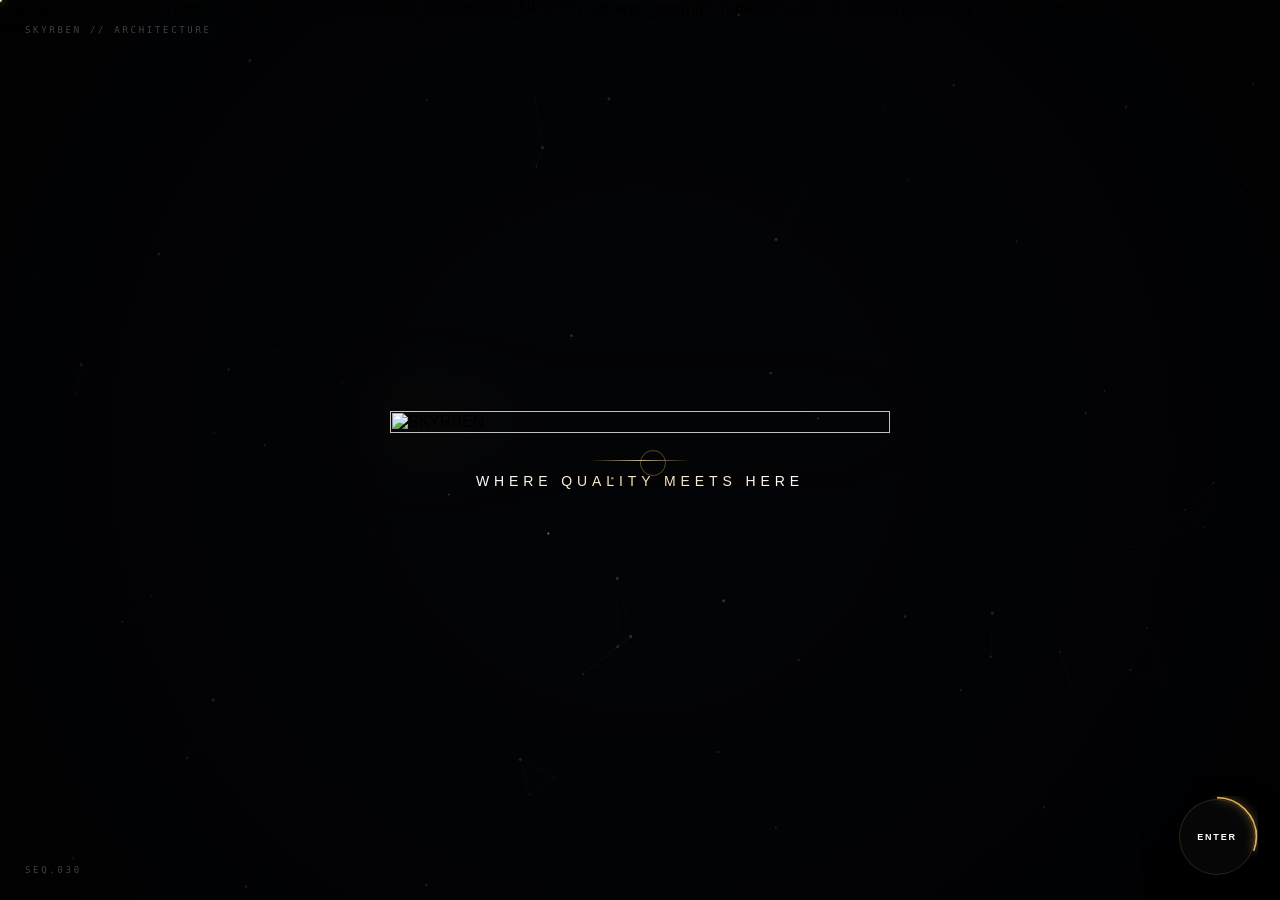
==== commit f6942d10: "Update index.html" ====
--- a/index.html
+++ b/index.html
@@ -4,458 +4,356 @@
 <html lang="en">
 <head>
 <meta charset="UTF-8">
-<meta name="viewport" content="width=device-width, initial-scale=1.0">
-<title>SKYRBEN — Signature Reveal</title>
+<meta name="viewport" content="width=device-width, initial-scale=1.0, viewport-fit=cover">
+<title>SKYRBEN — Luxury Architecture</title>
 <style>
-:root{
-  --bg:#020305;
-  --gold:#d9ad58;
-  --gold2:#f6dfaa;
-  --ice:#dcebf4;
-}
-*{box-sizing:border-box}
-html,body{
-  margin:0;
-  width:100%;
-  height:100%;
-  overflow:hidden;
-  background:var(--bg);
-  font-family:Inter,Segoe UI,Arial,sans-serif;
-}
-body{user-select:none}
-#scene{
-  position:fixed;
-  inset:0;
-  overflow:hidden;
-  background:
-    radial-gradient(circle at 50% 48%,rgba(217,173,88,.07),transparent 28%),
-    radial-gradient(circle at 30% 24%,rgba(91,156,195,.06),transparent 24%),
-    #020305;
-}
-canvas{
-  position:absolute;
-  inset:0;
-  width:100%;
-  height:100%;
-}
-#glass{
-  position:absolute;
-  inset:-10%;
-  z-index:4;
-  pointer-events:none;
-  transform:rotate(-4deg);
-}
-.panel{
-  position:absolute;
-  border:1px solid rgba(224,240,248,.11);
-  background:linear-gradient(135deg,rgba(255,255,255,.045),rgba(255,255,255,.006));
-  box-shadow:
-    inset 0 1px rgba(255,255,255,.055),
-    0 30px 100px rgba(0,0,0,.25);
-  backdrop-filter:blur(2px);
-}
-.p1{width:42%;height:85%;left:-8%;top:10%;transform:skewX(-18deg)}
-.p2{width:35%;height:105%;left:30%;top:-6%;transform:skewX(16deg) rotate(4deg)}
-.p3{width:28%;height:90%;right:-3%;top:18%;transform:skewX(-14deg)}
-#lightSweep{
-  position:absolute;
-  width:55vw;
-  height:170%;
-  left:-65vw;
-  top:-35%;
-  z-index:6;
-  pointer-events:none;
-  transform:rotate(18deg);
-  background:linear-gradient(
-    90deg,
-    transparent 0%,
-    rgba(255,255,255,0) 38%,
-    rgba(255,239,193,.10) 48%,
-    rgba(255,255,255,.03) 54%,
-    transparent 66%
-  );
-  filter:blur(8px);
-  /* Sped up the sweep animation */
-  animation:sweep 3.0s cubic-bezier(.16,1,.3,1) 0.2s forwards;
-}
-@keyframes sweep{
-  to{left:125vw}
-}
-#rings{
-  position:absolute;
-  inset:0;
-  z-index:8;
-  pointer-events:none;
-}
-.ring{
-  position:absolute;
-  left:50%;
-  top:50%;
-  border-radius:50%;
-  border:1px solid rgba(217,173,88,.11);
-  transform:translate(-50%,-50%) scale(.35);
-  opacity:0;
-}
-.r1{width:min(34vw,430px);aspect-ratio:1}
-.r2{width:min(53vw,680px);aspect-ratio:1}
-.r3{width:min(72vw,900px);aspect-ratio:1}
-#logo{
-  position:absolute;
-  z-index:18;
-  left:50%;
-  top:45%;
-  width:min(52vw,620px);
-  transform:translate(-50%,-50%) scale(.12);
-  opacity:0;
-  pointer-events:none;
-  filter:
-    drop-shadow(0 0 16px rgba(255,224,161,.95))
-    drop-shadow(0 0 46px rgba(217,173,88,.62))
-    drop-shadow(0 0 90px rgba(217,173,88,.28));
-}
-#logo img{display:block;width:100%;height:auto}
-#brand{
-  position:absolute;
-  left:50%;
-  top:65%;
-  transform:translate(-50%,32px);
-  opacity:0;
-  z-index:19;
-  text-align:center;
-  white-space:nowrap;
-  color:#fff;
-  /* Removed CSS transition because JS directly controls frames now for instant response */
-}
-#line{
-  width:85px;
-  height:1px;
-  margin:0 auto 12px;
-  background:linear-gradient(90deg,transparent,var(--gold2),transparent);
-  box-shadow:0 0 10px rgba(217,173,88,.42);
-}
-#tag{
-  font-size:clamp(10px,1.2vw,15px);
-  letter-spacing:.32em;
-  color:rgba(244,240,229,.85);
-  font-weight:600;
-}
-#hud{
-  position:absolute;
-  z-index:20;
-  top:20px;
-  left:22px;
-  color:rgba(239,244,247,.42);
-  font-size:8px;
-  letter-spacing:.28em;
-}
-#hud2{
-  position:absolute;
-  z-index:20;
-  right:22px;
-  top:20px;
-  color:rgba(239,244,247,.30);
-  font-size:8px;
-  letter-spacing:.25em;
-}
-#progress{
-  position:absolute;
-  z-index:22;
-  left:50%;
-  bottom:20px;
-  transform:translateX(-50%);
-  width:min(300px,62vw);
-  height:1px;
-  background:rgba(255,255,255,.10);
-}
-#progress i{
-  display:block;
-  width:0;
-  height:100%;
-  background:linear-gradient(90deg,var(--gold),var(--gold2));
-  box-shadow:0 0 14px var(--gold);
-}
-#enter{
-  position:absolute;
-  z-index:25;
-  right:18px;
-  bottom:14px;
-  border:1px solid rgba(217,173,88,.22);
-  background:rgba(3,6,9,.38);
-  color:#fff;
-  padding:9px 14px;
-  border-radius:999px;
-  font-size:9px;
-  font-weight:700;
-  letter-spacing:.18em;
-  cursor:pointer;
-  backdrop-filter:blur(10px);
-  opacity:.55;
-}
-#fade{
-  position:absolute;
-  inset:0;
-  z-index:30;
-  background:#000;
-  opacity:1;
-  pointer-events:none;
-}
-@media(max-width:700px){
-  #logo{width:76vw;top:43%}
-  #brand{top:63%}
-  #tag{letter-spacing:.16em}
-  #hud,#hud2{display:none}
-}
+:root {
+  --bg: #030407;
+  --gold: #d9ad58;
+  --gold-glow: rgba(217, 173, 88, 0.35);
+  --glass: rgba(255, 255, 255, 0.025);
+  --border: rgba(217, 173, 88, 0.18);
+  --safe-b: max(25px, env(safe-area-inset-bottom));
+  --safe-r: max(25px, env(safe-area-inset-right));
+}
+
+* { box-sizing: border-box; margin: 0; padding: 0; }
+
+html, body {
+  width: 100%; height: 100%;
+  overflow: hidden;
+  background: var(--bg);
+  font-family: 'Inter', -apple-system, sans-serif;
+  user-select: none;
+  -webkit-user-select: none;
+}
+
+@media (pointer: fine) {
+  body { cursor: none; }
+}
+
+/* Background Atmosphere */
+#canvas {
+  position: absolute; inset: 0; z-index: 0;
+  width: 100%; height: 100%;
+}
+#vignette {
+  position: absolute; inset: 0; z-index: 1;
+  background: radial-gradient(circle at 50% 50%, transparent 20%, #000 120%);
+  pointer-events: none;
+}
+
+/* Main UI Center Stage */
+#ui {
+  position: absolute; inset: 0; z-index: 10;
+  display: flex; flex-direction: column;
+  align-items: center; justify-content: center;
+  perspective: 1000px;
+  padding: 20px;
+}
+
+.brand {
+  display: flex; flex-direction: column; align-items: center;
+  transform-style: preserve-3d;
+  width: 100%; max-width: 800px;
+}
+
+#logo {
+  width: min(75vw, 500px);
+  opacity: 0;
+  transform: translateZ(-80px) scale(0.92);
+  filter: blur(12px) drop-shadow(0 0 30px var(--gold-glow));
+  transition: all 1.4s cubic-bezier(0.16, 1, 0.3, 1);
+  pointer-events: none;
+}
+#logo.active {
+  opacity: 1; transform: translateZ(0) scale(1);
+  filter: blur(0px) drop-shadow(0 0 45px var(--gold-glow));
+}
+#logo img { width: 100%; height: auto; display: block; }
+
+.motto-box {
+  margin-top: clamp(20px, 3vh, 30px);
+  text-align: center;
+}
+#line {
+  width: 0%; height: 1px;
+  background: linear-gradient(90deg, transparent, var(--gold), transparent);
+  margin: 0 auto 12px;
+  transition: width 1.2s cubic-bezier(0.16, 1, 0.3, 1) 0.3s;
+}
+#line.active { width: 100px; }
+
+#motto {
+  font-size: clamp(10px, 1.3vw, 14px);
+  letter-spacing: 0.35em;
+  color: #fff; font-weight: 500; text-transform: uppercase;
+  opacity: 0; transform: translateY(15px);
+  transition: all 1s cubic-bezier(0.2, 0.8, 0.2, 1) 0.4s;
+  background: linear-gradient(90deg, #fff, #f6dfaa, #fff);
+  -webkit-background-clip: text; -webkit-text-fill-color: transparent;
+}
+#motto.active { opacity: 1; transform: translateY(0); }
+
+/* Clean Floating Right-Corner ENTER Button */
+.enter-btn {
+  position: absolute; bottom: var(--safe-b); right: var(--safe-r);
+  z-index: 20;
+  width: clamp(65px, 8vw, 76px);
+  height: clamp(65px, 8vw, 76px);
+  border-radius: 50%;
+  background: var(--glass);
+  border: 1px solid var(--border);
+  backdrop-filter: blur(10px);
+  -webkit-backdrop-filter: blur(10px);
+  display: flex; align-items: center; justify-content: center;
+  color: #fff; font-size: 9px; font-weight: 700; letter-spacing: 0.2em;
+  box-shadow: 0 15px 35px rgba(0,0,0,0.6);
+  opacity: 0; animation: fadeIn 0.8s ease 0.8s forwards;
+  outline: none; cursor: pointer;
+  transition: transform 0.3s cubic-bezier(0.2, 0.8, 0.2, 1), background 0.3s, border-color 0.3s, box-shadow 0.3s;
+}
+@keyframes fadeIn { to { opacity: 1; } }
+
+.enter-btn:hover, .enter-btn:focus-visible {
+  background: rgba(217, 173, 88, 0.12);
+  border-color: var(--gold);
+  box-shadow: 0 0 30px var(--gold-glow), inset 0 0 15px rgba(217,173,88,0.15);
+}
+
+/* Progress Indicator Ring */
+.progress-svg {
+  position: absolute; inset: -4px;
+  width: calc(100% + 8px); height: calc(100% + 8px);
+  pointer-events: none; transform: rotate(-90deg);
+}
+.progress-svg circle {
+  fill: none; stroke: var(--gold); stroke-width: 1.5;
+  stroke-dasharray: 230; stroke-dashoffset: 230;
+  transition: stroke-dashoffset 0.1s linear;
+  filter: drop-shadow(0 0 4px var(--gold));
+}
+
+/* Minimal HUD */
+.hud {
+  position: absolute; color: rgba(255,255,255,0.25);
+  font-size: 9px; letter-spacing: 0.3em; font-family: monospace;
+  z-index: 20; pointer-events: none;
+}
+.hud.tl { top: max(25px, env(safe-area-inset-top)); left: max(25px, env(safe-area-inset-left)); }
+.hud.bl { bottom: var(--safe-b); left: max(25px, env(safe-area-inset-left)); }
+
+@media (max-width: 600px) {
+  .hud { display: none; }
+}
+
+/* Custom Interactive Cursor */
+#cursor-dot, #cursor-ring {
+  position: fixed; top: 0; left: 0;
+  pointer-events: none; z-index: 9999;
+  transform: translate(-50%, -50%); display: none;
+}
+@media (pointer: fine) {
+  #cursor-dot, #cursor-ring { display: block; }
+}
+#cursor-dot {
+  width: 4px; height: 4px; background: #f6dfaa;
+  border-radius: 50%; box-shadow: 0 0 8px #f6dfaa;
+}
+#cursor-ring {
+  width: 26px; height: 26px; border: 1px solid rgba(217,173,88,0.4);
+  border-radius: 50%; transition: width 0.2s, height 0.2s, background 0.2s, border-color 0.2s;
+}
+
+/* Smooth Shutter Transition */
+#shutter {
+  position: fixed; inset: 0; z-index: 9000; background: #000;
+  transform-origin: top; transition: transform 0.6s cubic-bezier(0.8, 0, 0.2, 1);
+}
+#shutter.open { transform: scaleY(0); }
+#shutter.close { transform-origin: bottom; transform: scaleY(1); transition: transform 0.4s cubic-bezier(0.8, 0, 0.2, 1); }
 </style>
 </head>
 <body>
-<div id="scene">
-  <canvas id="fx"></canvas>
-
-  <div id="glass">
-    <div class="panel p1"></div>
-    <div class="panel p2"></div>
-    <div class="panel p3"></div>
+
+<div id="shutter"></div>
+<canvas id="canvas"></canvas>
+<div id="vignette"></div>
+
+<div class="hud tl">SKYRBEN // ARCHITECTURE</div>
+<div class="hud bl" id="timer">SEQ.00</div>
+
+<div id="ui">
+  <div class="brand" id="brand">
+    <div id="logo">
+      <img src="https://i.ibb.co/21DM8HM8/Chat-GPT-Image-Jul-3-2026-02-13-07-PM.png" alt="SKYRBEN">
+    </div>
+    <div class="motto-box">
+      <div id="line"></div>
+      <div id="motto">WHERE QUALITY MEETS HERE</div>
+    </div>
   </div>
-
-  <div id="lightSweep"></div>
-
-  <div id="rings">
-    <div class="ring r1"></div>
-    <div class="ring r2"></div>
-    <div class="ring r3"></div>
-  </div>
-
-  <div id="logo">
-    <img src="https://i.ibb.co/21DM8HM8/Chat-GPT-Image-Jul-3-2026-02-13-07-PM.png" alt="SKYRBEN">
-  </div>
-
-  <div id="brand">
-    <div id="line"></div>
-    <div id="tag">WHERE QUALITY MEETS HERE</div>
-  </div>
-
-  <div id="hud">SIGNATURE ARCHITECTURAL FILM</div>
-  <div id="hud2">EST. 2023 / INDIA</div>
-
-  <div id="progress"><i></i></div>
-  <button id="enter">ENTER SITE</button>
-  <div id="fade"></div>
 </div>
+
+<button class="enter-btn" id="btn" aria-label="Enter Website">
+  <svg class="progress-svg" viewBox="0 0 76 76">
+    <circle cx="38" cy="38" r="36.5" id="ring"></circle>
+  </svg>
+  ENTER
+</button>
+
+<div id="cursor-dot"></div>
+<div id="cursor-ring"></div>
 
 <script>
 (() => {
-"use strict";
-
-const canvas=document.getElementById("fx");
-const ctx=canvas.getContext("2d");
-const fade=document.getElementById("fade");
-const logo=document.getElementById("logo");
-const brand=document.getElementById("brand");
-const progress=document.querySelector("#progress i");
-const enter=document.getElementById("enter");
-const rings=[...document.querySelectorAll(".ring")];
-
-const REDIRECT="https://sites.google.com/view/skyrbenconstruction-1/home";
-
-let W=innerWidth,H=innerHeight,DPR=1;
-let start=performance.now(),finished=false;
-let mx=.5,my=.5,targetX=.5,targetY=.5;
-
-function resize(){
-  W=innerWidth;H=innerHeight;
-  DPR=Math.min(devicePixelRatio||1,2);
-  canvas.width=W*DPR;canvas.height=H*DPR;
-  canvas.style.width=W+"px";canvas.style.height=H+"px";
-  ctx.setTransform(DPR,0,0,DPR,0,0);
-}
-addEventListener("resize",resize);resize();
-
-addEventListener("mousemove",e=>{
-  targetX=e.clientX/W;
-  targetY=e.clientY/H;
-});
-
-const pts=Array.from({length:520},()=>({
-  x:Math.random(),y:Math.random(),
-  z:Math.random(),
-  r:.4+Math.random()*1.6,
-  a:.08+Math.random()*.55,
-  p:Math.random()*Math.PI*2,
-  s:.4+Math.random()*2
-}));
-
-const shards=Array.from({length:42},()=>({
-  x:.2+Math.random()*.6,
-  y:.18+Math.random()*.58,
-  w:.012+Math.random()*.045,
-  h:.002+Math.random()*.008,
-  a:.03+Math.random()*.09,
-  phase:Math.random()*6.28
-}));
-
-const goldDust=[];
-
-function addDust(){
-  for(let i=0;i<1;i++){
-    const a=Math.random()*Math.PI*2;
-    const r=50+Math.random()*150;
-    goldDust.push({
-      x:W*.5+Math.cos(a)*r,
-      y:H*.46+Math.sin(a)*r*.55,
-      vx:(W*.5-(W*.5+Math.cos(a)*r))*.008,
-      vy:(H*.46-(H*.46+Math.sin(a)*r*.55))*.008,
-      life:.3+Math.random()*.7,
-      size:0.8+Math.random()*2.2
+  "use strict";
+
+  const URL = "https://sites.google.com/view/skyrbenconstruction-1/home";
+  const DURATION = 3500;
+
+  const canvas = document.getElementById('canvas');
+  const ctx = canvas.getContext('2d');
+  const shutter = document.getElementById('shutter');
+  const logo = document.getElementById('logo');
+  const motto = document.getElementById('motto');
+  const line = document.getElementById('line');
+  const btn = document.getElementById('btn');
+  const ring = document.getElementById('ring');
+  const timer = document.getElementById('timer');
+  const dot = document.getElementById('cursor-dot');
+  const cursorRing = document.getElementById('cursor-ring');
+  const brand = document.getElementById('brand');
+
+  let W, H, mx = window.innerWidth / 2, my = window.innerHeight / 2;
+  let rx = mx, ry = my, exiting = false, start = null;
+  const isFine = window.matchMedia('(pointer: fine)').matches;
+
+  function resize() {
+    W = window.innerWidth;
+    H = window.innerHeight;
+    canvas.width = W * window.devicePixelRatio;
+    canvas.height = H * window.devicePixelRatio;
+    ctx.scale(window.devicePixelRatio, window.devicePixelRatio);
+  }
+  window.addEventListener('resize', resize);
+  resize();
+
+  // Initialize reveal sequence
+  setTimeout(() => {
+    shutter.classList.add('open');
+    logo.classList.add('active');
+    motto.classList.add('active');
+    line.classList.add('active');
+    start = performance.now();
+    requestAnimationFrame(loop);
+  }, 100);
+
+  // Network particles
+  const count = Math.min(Math.floor((window.innerWidth * window.innerHeight) / 14000), 70);
+  const pts = Array.from({ length: count }, () => ({
+    x: Math.random() * W, y: Math.random() * H,
+    vx: (Math.random() - 0.5) * 0.35, vy: (Math.random() - 0.5) * 0.35,
+    r: Math.random() * 1.2 + 0.4
+  }));
+
+  function draw() {
+    ctx.clearRect(0, 0, W, H);
+    ctx.lineWidth = 0.5;
+
+    for (let i = 0; i < pts.length; i++) {
+      let p = pts[i];
+      p.x += p.vx; p.y += p.vy;
+      if (p.x < 0 || p.x > W) p.vx *= -1;
+      if (p.y < 0 || p.y > H) p.vy *= -1;
+
+      let dx = mx - p.x, dy = my - p.y, dist = Math.sqrt(dx*dx + dy*dy);
+      if (dist < 130 && isFine) {
+        p.x -= dx * 0.012; p.y -= dy * 0.012;
+      }
+
+      ctx.beginPath();
+      ctx.arc(p.x, p.y, p.r, 0, Math.PI * 2);
+      ctx.fillStyle = `rgba(217, 173, 88, ${dist < 130 ? 0.75 : 0.25})`;
+      ctx.fill();
+
+      for (let j = i + 1; j < pts.length; j++) {
+        let p2 = pts[j], lDist = Math.hypot(p.x - p2.x, p.y - p2.y);
+        if (lDist < 105) {
+          ctx.beginPath(); ctx.moveTo(p.x, p.y); ctx.lineTo(p2.x, p2.y);
+          ctx.strokeStyle = `rgba(100, 150, 180, ${(1 - lDist/105) * 0.18})`;
+          ctx.stroke();
+        }
+      }
+    }
+  }
+
+  // Input tracking
+  if (isFine) {
+    window.addEventListener('mousemove', e => {
+      mx = e.clientX; my = e.clientY;
+      dot.style.transform = `translate(${mx}px, ${my}px)`;
+      brand.style.transform = `rotateX(${-(my/H - 0.5)*10}deg) rotateY(${(mx/W - 0.5)*10}deg)`;
     });
-  }
-}
-
-function background(t){
-  const g=ctx.createLinearGradient(0,0,0,H);
-  g.addColorStop(0,"#010204");
-  g.addColorStop(.42,"#06090d");
-  g.addColorStop(.75,"#080c11");
-  g.addColorStop(1,"#020305");
-  ctx.fillStyle=g;
-  ctx.fillRect(0,0,W,H);
-
-  const center=ctx.createRadialGradient(W*.5,H*.47,0,W*.5,H*.47,W*.54);
-  center.addColorStop(0,"rgba(217,173,88,.075)");
-  center.addColorStop(.30,"rgba(100,165,195,.022)");
-  center.addColorStop(1,"rgba(0,0,0,0)");
-  ctx.fillStyle=center;
-  ctx.fillRect(0,0,W,H);
-
-  /* depth particles */
-  for(const p of pts){
-    const wave=.55+.45*Math.sin(t*p.s+p.p);
-    ctx.globalAlpha=p.a*wave;
-    ctx.fillStyle=p.z>.72?"#dbeaf2":"#f2e4c2";
-    ctx.beginPath();
-    ctx.arc(
-      p.x*W+(mx-.5)*p.z*18,
-      p.y*H+(my-.5)*p.z*10,
-      p.r*(.55+.8*p.z),
-      0,Math.PI*2
-    );
-    ctx.fill();
-  }
-  ctx.globalAlpha=1;
-
-  /* hairline abstract geometry */
-  for(let i=0;i<shards.length;i++){
-    const s=shards[i];
-    const pulse=.5+.5*Math.sin(t*.6+s.phase);
-    ctx.strokeStyle=`rgba(217,173,88,${s.a*pulse})`;
-    ctx.lineWidth=1;
-    ctx.beginPath();
-    ctx.moveTo(s.x*W,s.y*H);
-    ctx.lineTo((s.x+s.w)*W,(s.y+s.h)*H);
-    ctx.stroke();
-  }
-}
-
-function updateGold(){
-  for(let i=goldDust.length-1;i>=0;i--){
-    const p=goldDust[i];
-    p.life-=.025; // Dust fades faster now
-    p.x+=p.vx;p.y+=p.vy;
-    if(p.life<=0)goldDust.splice(i,1);
-  }
-  for(const p of goldDust){
-    ctx.fillStyle=`rgba(246,223,170,${Math.max(0,p.life)})`;
-    ctx.shadowBlur=12;ctx.shadowColor="#d9ad58";
-    ctx.beginPath();ctx.arc(p.x,p.y,p.size,0,Math.PI*2);ctx.fill();
-  }
-  ctx.shadowBlur=0;
-}
-
-/* animation */
-function frame(now){
-  const t=(now-start)/1000;
-
-  mx+=(targetX-mx)*.055;
-  my+=(targetY-my)*.055;
-
-  background(t);
-
-  // --- FASTER TIMINGS ---
-  const logoStart = 0.3;
-  const logoDuration = 1.5; 
-  const brandStart = 1.5; 
-  const brandDuration = 0.6;
-  const totalSceneTime = 3.5; 
-  const fadeOutStart = totalSceneTime - 0.6; // 2.9s
-
-  if(t > logoStart) {
-    const p = clamp((t-logoStart)/logoDuration,0,1);
-    const e = easeOut(p);
-    logo.style.opacity = p;
-    logo.style.transform = `translate(-50%,-50%) scale(${.12+.88*e})`;
-    
-    for(const r of rings){
-      r.style.opacity = (p*.38);
+
+    btn.addEventListener('mousemove', e => {
+      const rect = btn.getBoundingClientRect();
+      const x = e.clientX - rect.left - rect.width / 2;
+      const y = e.clientY - rect.top - rect.height / 2;
+      btn.style.transform = `translate(${x * 0.3}px, ${y * 0.3}px)`;
+      cursorRing.style.width = '60px'; cursorRing.style.height = '60px';
+      cursorRing.style.borderColor = 'transparent';
+      cursorRing.style.backgroundColor = 'rgba(217,173,88,0.06)';
+    });
+
+    btn.addEventListener('mouseleave', () => {
+      btn.style.transform = `translate(0px, 0px)`;
+      cursorRing.style.width = '26px'; cursorRing.style.height = '26px';
+      cursorRing.style.borderColor = 'rgba(217,173,88,0.4)';
+      cursorRing.style.backgroundColor = 'transparent';
+    });
+  }
+
+  // Universal Triggers (Keyboard / Console / Click)
+  window.addEventListener('keydown', e => { if (e.key === 'Enter' || e.key === ' ') redirect(); });
+  window.addEventListener('gamepadconnected', () => {
+    setInterval(() => {
+      const gp = navigator.getGamepads()[0];
+      if (gp && gp.buttons.some(b => b.pressed)) redirect();
+    }, 100);
+  });
+
+  function redirect() {
+    if (exiting) return;
+    exiting = true;
+    shutter.classList.remove('open');
+    shutter.classList.add('close');
+    setTimeout(() => { window.location.href = URL; }, 400);
+  }
+
+  btn.addEventListener('click', redirect);
+
+  function loop(now) {
+    if (exiting) return;
+    draw();
+
+    if (isFine) {
+      rx += (mx - rx) * 0.15; ry += (my - ry) * 0.15;
+      cursorRing.style.transform = `translate(${rx}px, ${ry}px)`;
     }
-    rings.forEach((r,i)=>{
-      const s=.35+(.72+ i*.08)*e;
-      r.style.transform=
-        `translate(-50%,-50%) scale(${s}) rotate(${i*14+e*20}deg)`;
-    });
-
-    if (t < 2.5 && Math.random() < 0.7) {
-        addDust();
-    }
-  }
-
-  if(t > brandStart) {
-    const p = clamp((t-brandStart)/brandDuration,0,1);
-    const e = easeOut(p);
-    brand.style.opacity=p;
-    brand.style.transform=
-      `translate(-50%,${32-32*e}px)`;
-  }
-
-  updateGold();
-
-  progress.style.width=(clamp(t/totalSceneTime,0,1)*100)+"%";
-
-  // Adjusted screen fade timings
-  if(t < 0.4) {
-      fade.style.opacity = 1 - t/0.4;
-  } else if(t < fadeOutStart) {
-      fade.style.opacity = 0;
-  } else {
-      fade.style.opacity = clamp((t - fadeOutStart)/0.6, 0, 1);
-  }
-
-  if(t >= totalSceneTime && !finished){
-    finished=true;
-    location.href=REDIRECT;
-  }
-
-  requestAnimationFrame(frame);
-}
-requestAnimationFrame(frame);
-
-enter.addEventListener("click",()=>{
-  if(finished)return;
-  finished=true;
-  fade.style.opacity=1;
-  setTimeout(()=>location.href=REDIRECT,300); // Faster manual click redirect
-});
-addEventListener("keydown",e=>{
-  if(e.key==="Enter"||e.key==="Escape")enter.click();
-});
-
-function lerp(a,b,t){return a+(b-a)*t}
-function easeOut(t){return 1-Math.pow(1-t,3)}
-function clamp(v,a,b){return Math.max(a,Math.min(b,v))}
-
+
+    let progress = Math.min((now - start) / DURATION, 1);
+    ring.style.strokeDashoffset = 230 - (230 * progress);
+    timer.innerText = `SEQ.0${Math.floor(progress * 100).toString().padStart(2, '0')}`;
+
+    if (progress >= 1) redirect();
+    else requestAnimationFrame(loop);
+  }
 })();
 </script>
 </body>
 </html>'''
 
-out = Path("SKYRBEN_Signature_Fast_Logo_Motto.html")
+out = Path("SKYRBEN_Streamlined_UI.html")
 out.write_text(html.replace('\xa0', ' '), encoding="utf-8")
-print(out)
+print(f"File created successfully: {out.resolve()}")
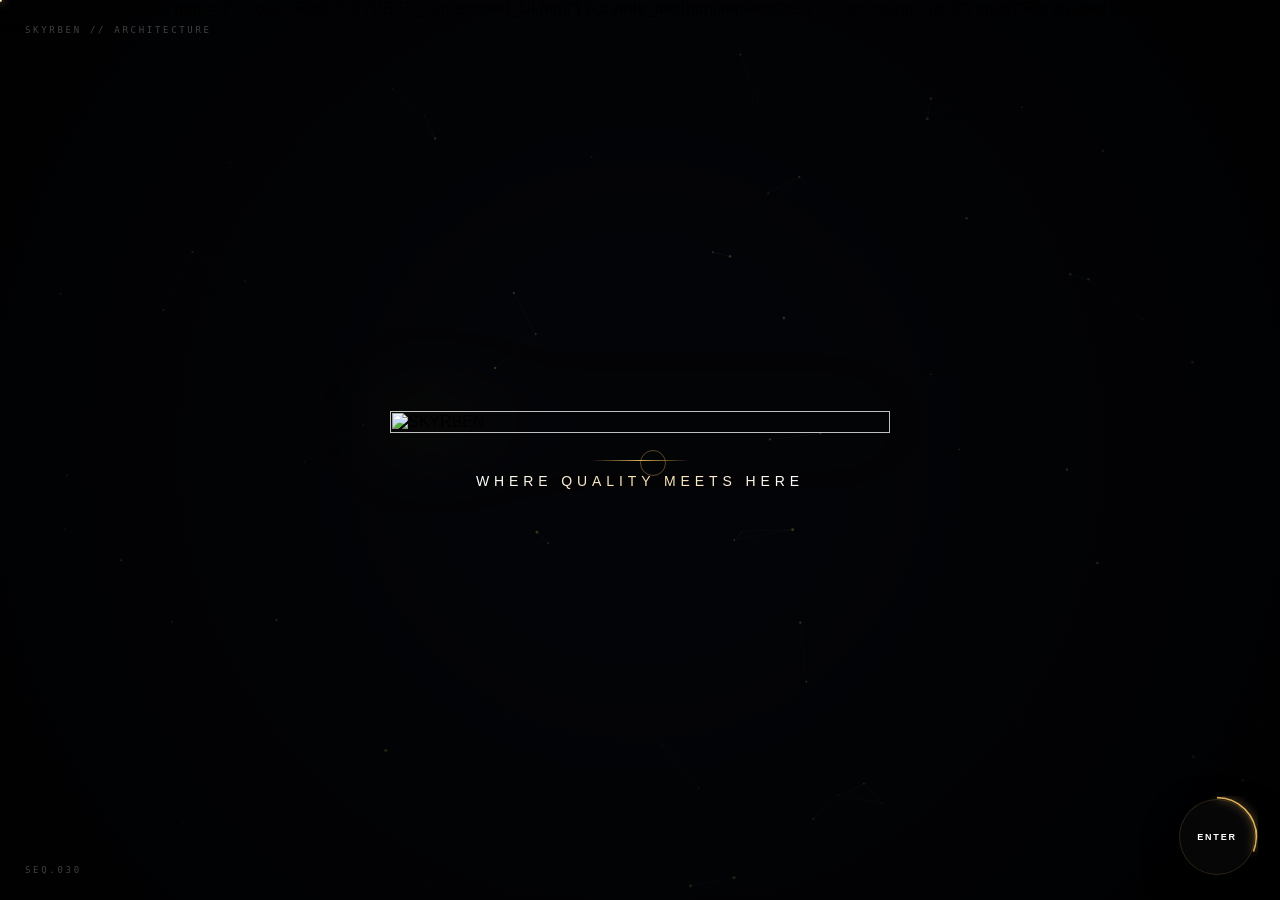
==== commit 784721ca: "Update index.html" ====
--- a/index.html
+++ b/index.html
@@ -209,7 +209,7 @@
 (() => {
   "use strict";
 
-  const URL = "https://sites.google.com/view/skyrbenconstruction-1/home";
+  const URL = "https://sites.google.com/view/skyrbenconstruction-1";
   const DURATION = 3500;
 
   const canvas = document.getElementById('canvas');
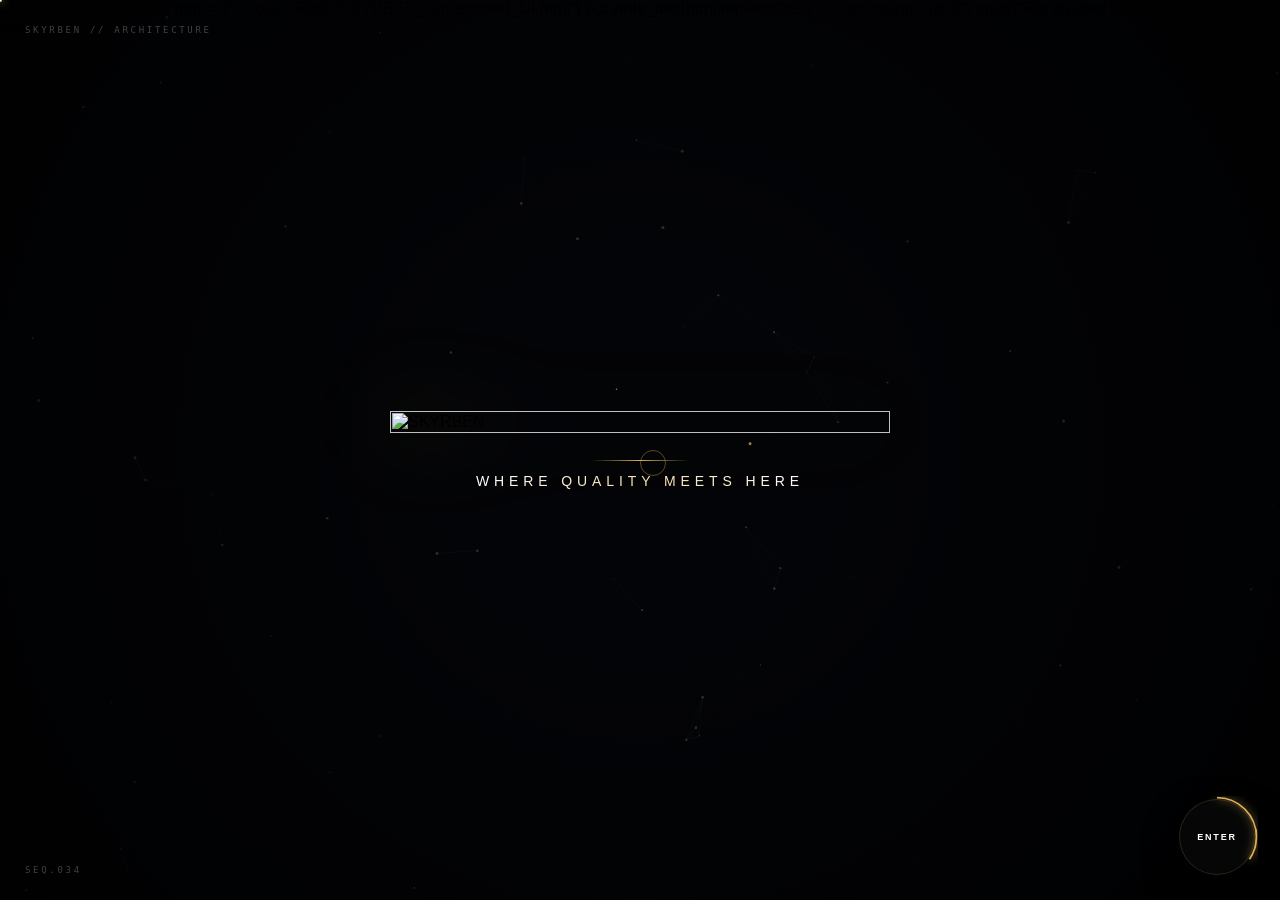
==== commit 9de99f8e: "Update and rename main.html to index.html" ====
--- a/index.html
+++ b/index.html
@@ -209,7 +209,7 @@
 (() => {
   "use strict";
 
-  const URL = "https://sites.google.com/view/skyrbenconstruction-1";
+  const URL = "main.htm";
   const DURATION = 3500;
 
   const canvas = document.getElementById('canvas');
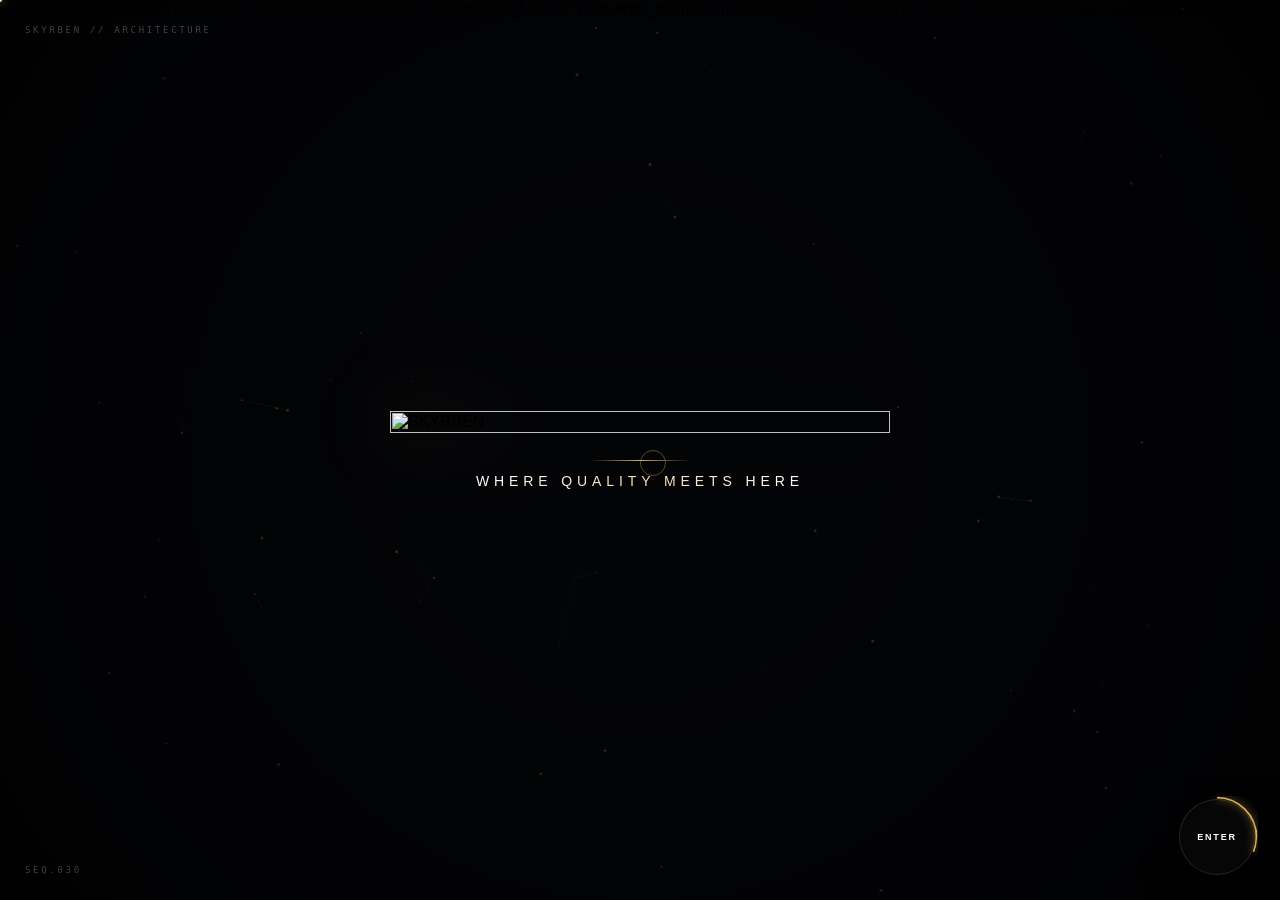
==== commit 46395939: "Update index.html" ====
--- a/index.html
+++ b/index.html
@@ -209,7 +209,7 @@
 (() => {
   "use strict";
 
-  const URL = "main.htm";
+  const URL = "main.html";
   const DURATION = 3500;
 
   const canvas = document.getElementById('canvas');
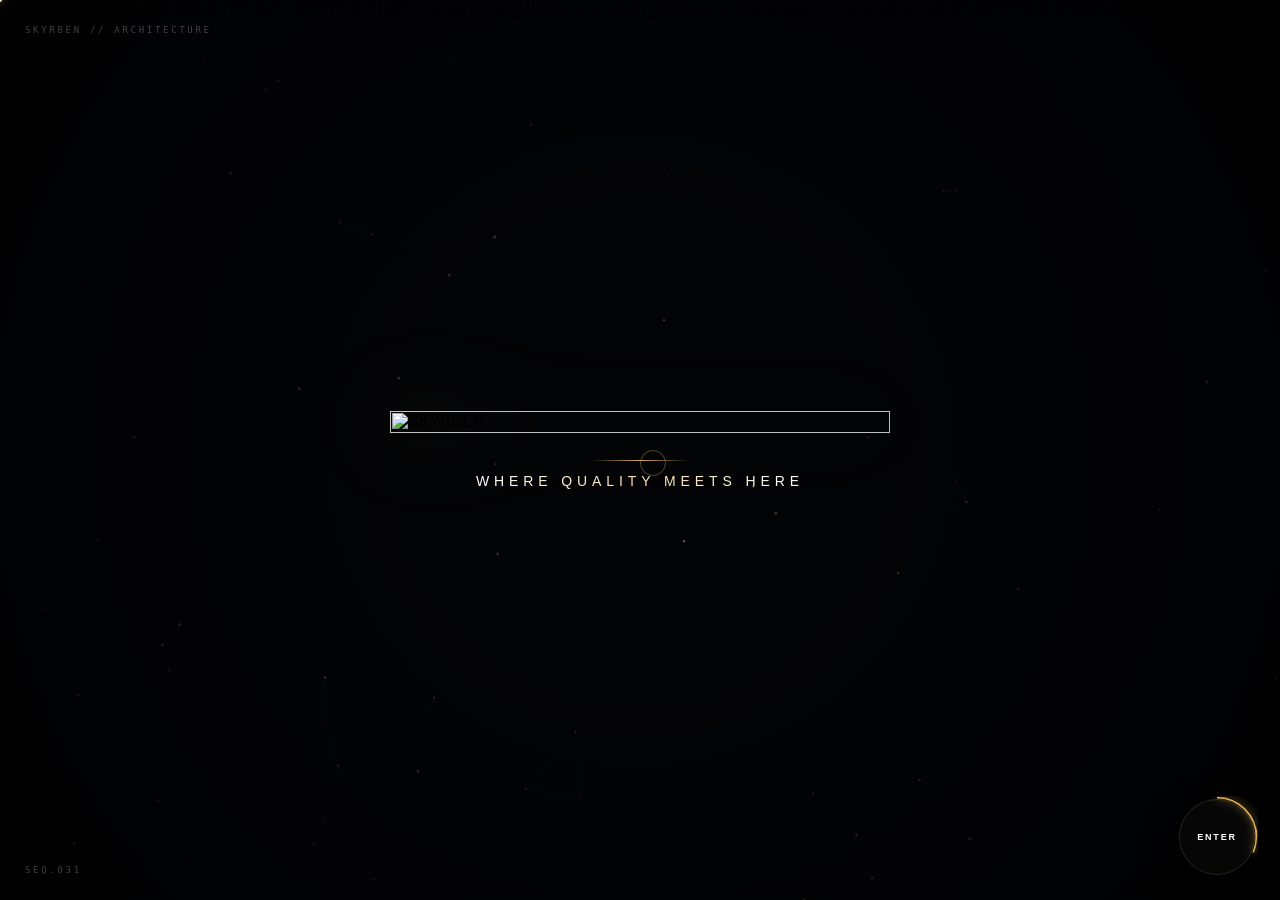
==== commit a9dea305: "Add files via upload" ====
--- a/index.html
+++ b/index.html
@@ -209,7 +209,7 @@
 (() => {
   "use strict";
 
-  const URL = "main.html";
+  const URL = "https://sites.google.com/view/skyrbenconstruction-1";
   const DURATION = 3500;
 
   const canvas = document.getElementById('canvas');
